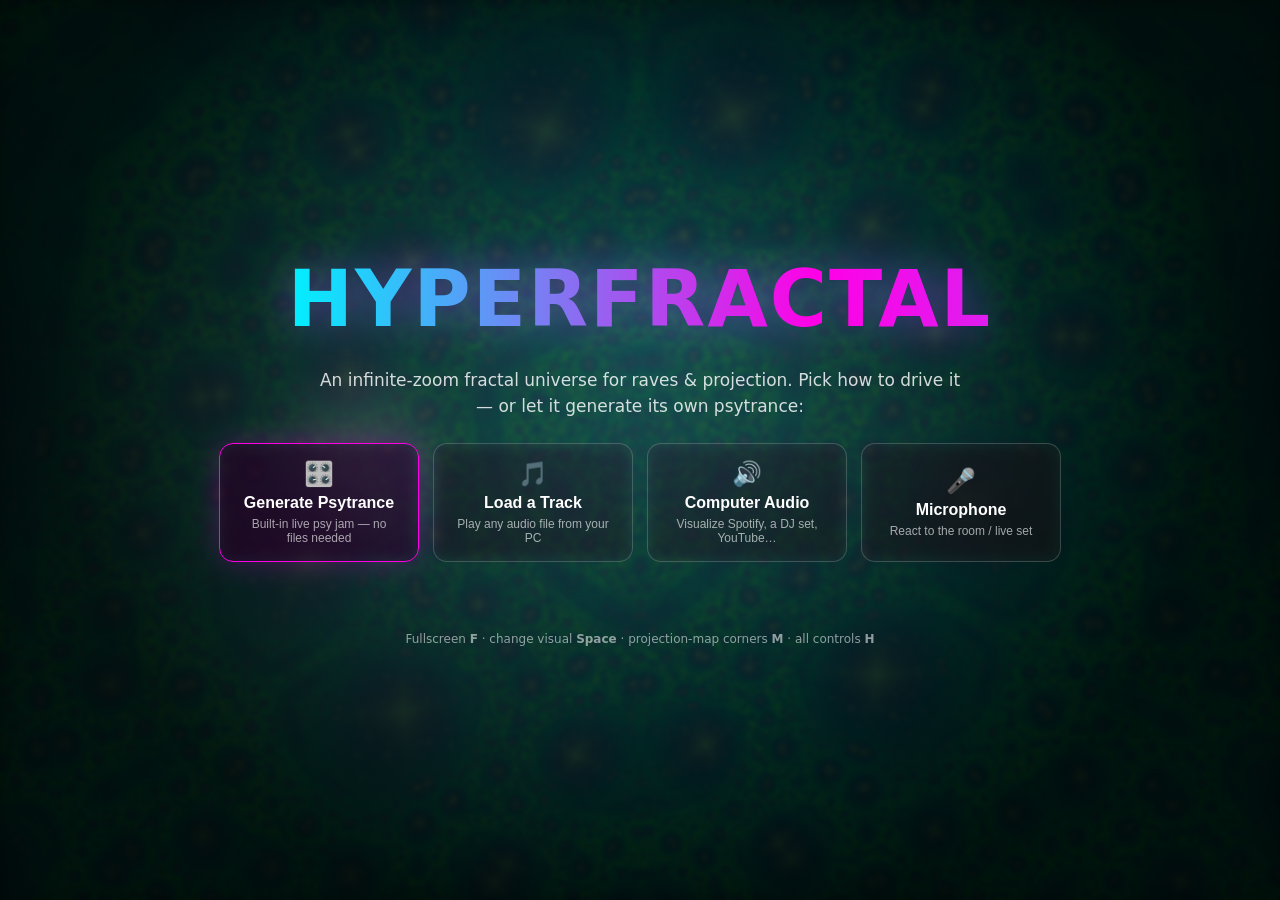
==== app.html @ e1dde0be "HyperFractal portfolio demo site Landing page (animated psychedelic hero, sound/visuals/projection/c" ====
<!DOCTYPE html>
<html lang="en">
<head>
<meta charset="utf-8" />
<meta name="viewport" content="width=device-width, initial-scale=1, viewport-fit=cover" />
<title>HyperFractal — Psychedelic Rave Visualizer</title>
<style>
  :root{ --neon1:#00f0ff; --neon2:#ff00e6; --neon3:#9b5cff; --neon4:#3bff8f; }
  *{ box-sizing:border-box; margin:0; padding:0; }
  html,body{ width:100%; height:100%; overflow:hidden; background:#000; }
  body{ font-family:"Segoe UI",system-ui,Arial,sans-serif; color:#fff; cursor:default; }
  #gl{ position:fixed; inset:0; width:100%; height:100%; display:block; }

  /* ---------- Start overlay ---------- */
  #overlay{
    position:fixed; inset:0; display:flex; flex-direction:column;
    align-items:center; justify-content:center; gap:24px;
    background:radial-gradient(circle at 50% 40%, rgba(10,0,30,.35), rgba(0,0,0,.80) 70%);
    backdrop-filter:blur(2px); transition:opacity .8s ease; z-index:20; text-align:center;
  }
  #overlay.hidden{ opacity:0; pointer-events:none; }
  h1{
    font-size:clamp(34px,7vw,78px); font-weight:800; letter-spacing:2px;
    background:linear-gradient(90deg,var(--neon1),var(--neon2),var(--neon3),var(--neon4),var(--neon1));
    background-size:300% 100%; -webkit-background-clip:text; background-clip:text; color:transparent;
    animation:flow 6s linear infinite; filter:drop-shadow(0 0 22px rgba(155,92,255,.55));
  }
  @keyframes flow{ to{ background-position:300% 0; } }
  .sub{ font-size:clamp(13px,1.8vw,17px); opacity:.82; max-width:680px; line-height:1.5; padding:0 18px; }
  .btns{ display:flex; flex-wrap:wrap; gap:14px; justify-content:center; padding:0 16px; max-width:880px; }
  button.src{
    appearance:none; border:1px solid rgba(255,255,255,.18); color:#fff; cursor:pointer;
    font-size:16px; font-weight:600; padding:16px 20px; border-radius:14px; width:200px;
    background:rgba(255,255,255,.05); backdrop-filter:blur(8px);
    transition:transform .15s ease, box-shadow .25s ease, border-color .25s ease, background .25s ease;
  }
  button.src:hover{ transform:translateY(-3px) scale(1.02); border-color:var(--neon1);
    background:rgba(0,240,255,.10); box-shadow:0 10px 40px rgba(0,240,255,.25); }
  button.src.hot{ border-color:var(--neon2); background:rgba(255,0,230,.10);
    box-shadow:0 0 30px rgba(255,0,230,.25); }
  button.src.hot:hover{ box-shadow:0 10px 44px rgba(255,0,230,.4); }
  button.src .ico{ font-size:24px; display:block; margin-bottom:6px; }
  button.src small{ display:block; opacity:.62; font-weight:400; font-size:12px; margin-top:5px; }
  .legend{ font-size:12px; opacity:.55; margin-top:4px; }
  .err{ color:#ff7b9c; font-size:13px; max-width:600px; min-height:18px; padding:0 16px; }

  /* ---------- HUD / help ---------- */
  #hud{
    position:fixed; top:16px; left:16px; z-index:10; font-size:12.5px; line-height:1.65;
    background:rgba(0,0,0,.38); border:1px solid rgba(255,255,255,.10); border-radius:12px;
    padding:12px 14px; backdrop-filter:blur(6px); transition:opacity .4s ease; max-width:300px;
  }
  #hud.dim{ opacity:0; pointer-events:none; }
  #hud b{ color:var(--neon1); }
  #hud kbd{ display:inline-block; min-width:16px; text-align:center; padding:1px 5px; margin:0 1px;
    border:1px solid rgba(255,255,255,.25); border-bottom-width:2px; border-radius:5px;
    font-family:inherit; font-size:11px; background:rgba(255,255,255,.06); }
  #hud .row{ opacity:.85; }
  #hud .sec{ opacity:.5; margin-top:6px; font-size:10px; letter-spacing:1px; text-transform:uppercase; }
  #meter{ display:flex; gap:6px; align-items:flex-end; height:30px; margin-top:8px; }
  #meter .bar{ width:20px; background:linear-gradient(#fff,var(--neon2)); border-radius:3px 3px 0 0; height:2px; }
  #meter .lbl{ font-size:9px; opacity:.6; text-align:center; }
  #toast{
    position:fixed; bottom:26px; left:50%; transform:translateX(-50%); z-index:11;
    background:rgba(0,0,0,.55); border:1px solid rgba(255,255,255,.14); border-radius:30px;
    padding:9px 20px; font-size:14px; opacity:0; transition:opacity .3s ease; backdrop-filter:blur(6px);
    pointer-events:none; white-space:nowrap;
  }
  #toast.show{ opacity:1; }
  .hide-cursor{ cursor:none !important; }

  /* ---------- Projection-mapping handles ---------- */
  .handle{
    position:fixed; width:26px; height:26px; margin:-13px 0 0 -13px; z-index:15;
    border:2px solid var(--neon4); border-radius:50%; background:rgba(59,255,143,.18);
    cursor:grab; display:none; box-shadow:0 0 14px rgba(59,255,143,.5);
  }
  .handle:active{ cursor:grabbing; }
  body.mapping .handle{ display:block; }
  #mapHint{
    position:fixed; top:16px; left:50%; transform:translateX(-50%); z-index:15; display:none;
    background:rgba(0,0,0,.55); border:1px solid var(--neon4); border-radius:10px;
    padding:8px 16px; font-size:13px; color:var(--neon4); backdrop-filter:blur(6px);
  }
  body.mapping #mapHint{ display:block; }
</style>
</head>
<body>
<canvas id="gl"></canvas>

<div id="overlay">
  <h1>HYPERFRACTAL</h1>
  <div class="sub">An infinite-zoom fractal universe for raves &amp; projection. Pick how to drive it — or let it generate its own psytrance:</div>
  <div class="btns">
    <button class="src hot" data-src="synth"><span class="ico">🎛️</span>Generate Psytrance<small>Built-in live psy jam — no files needed</small></button>
    <button class="src" data-src="file"><span class="ico">🎵</span>Load a Track<small>Play any audio file from your PC</small></button>
    <button class="src" data-src="system"><span class="ico">🔊</span>Computer Audio<small>Visualize Spotify, a DJ set, YouTube…</small></button>
    <button class="src" data-src="mic"><span class="ico">🎤</span>Microphone<small>React to the room / live set</small></button>
  </div>
  <div class="err" id="err"></div>
  <div class="legend">Fullscreen <b>F</b> · change visual <b>Space</b> · projection-map corners <b>M</b> · all controls <b>H</b></div>
</div>

<div id="hud" class="dim">
  <div><b>HYPERFRACTAL</b> &nbsp;<span id="fps">–</span> fps&nbsp; <span id="modeName"></span></div>
  <div class="row"><kbd>Space</kbd> visual &nbsp; <kbd>A</kbd> auto-cycle &nbsp; <kbd>P</kbd> skin</div>
  <div class="row"><kbd>G</kbd> slime &nbsp; <kbd>V</kbd> vortex &nbsp; <kbd>-</kbd><kbd>=</kbd> zoom &nbsp; <kbd>F</kbd> full</div>
  <div class="row"><kbd>↑</kbd><kbd>↓</kbd> reactivity &nbsp; <kbd>[</kbd><kbd>]</kbd> quality</div>
  <div class="row"><kbd>M</kbd> map corners &nbsp; <kbd>R</kbd> reset map &nbsp; <kbd>S</kbd> shot</div>
  <div class="sec" id="synthRow" style="display:none">Psytrance: <kbd>,</kbd><kbd>.</kbd> tempo &nbsp; <kbd>N</kbd> new pattern</div>
  <div class="row"><kbd>O</kbd> open track &nbsp; <kbd>H</kbd> hide &nbsp; <kbd>Esc</kbd> menu</div>
  <div id="meter">
    <div><div class="bar" id="bBass"></div><div class="lbl">BASS</div></div>
    <div><div class="bar" id="bMid"></div><div class="lbl">MID</div></div>
    <div><div class="bar" id="bTreb"></div><div class="lbl">HIGH</div></div>
  </div>
</div>

<div id="toast"></div>
<div id="mapHint">PROJECTION MAPPING — drag the green corners to fit your surface · <b>R</b> reset · <b>M</b> done</div>
<div class="handle" data-c="0"></div>
<div class="handle" data-c="1"></div>
<div class="handle" data-c="2"></div>
<div class="handle" data-c="3"></div>

<input id="file" type="file" accept="audio/*" style="display:none" />
<audio id="audio" crossorigin="anonymous" loop></audio>

<script>
"use strict";
/* ============================================================
   HYPERFRACTAL — infinite-zoom fractal rave visualizer
   • WebGL two-pass: fractal -> FBO -> corner-pin keystone warp
   • Web Audio: file / system / mic / built-in psytrance synth
   • Seamless self-similar infinite zoom, beat-reactive
   ============================================================ */

const canvas = document.getElementById("gl");
const gl = canvas.getContext("webgl", {antialias:false, alpha:false, preserveDrawingBuffer:false})
        || canvas.getContext("experimental-webgl");
const errEl=document.getElementById("err"), overlay=document.getElementById("overlay");
const hud=document.getElementById("hud"), toastEl=document.getElementById("toast");
const modeNameEl=document.getElementById("modeName");

if(!gl){ errEl.textContent="Your browser/GPU doesn't support WebGL. Try Edge, Chrome or Firefox."; throw new Error("no webgl"); }

/* ---------------- Shaders ---------------- */
const VERT = `attribute vec2 a_pos; void main(){ gl_Position=vec4(a_pos,0.0,1.0); }`;

const FRAG = `
precision highp float;
uniform vec2  u_res;
uniform float u_time, u_zoom, u_spin;
uniform float u_bass, u_mid, u_treb, u_level, u_beat;
uniform vec2  u_mouse;
uniform float u_hue, u_warp;
uniform int   u_mode;
uniform int   u_pal;
uniform float u_jiggle, u_squash, u_slime;
uniform vec2  u_wob;
#define PI 3.14159265359
#define TAU 6.28318530718
#define LAYERS 2

mat2 rot(float a){ float c=cos(a),s=sin(a); return mat2(c,-s,s,c); }
// 5 selectable "slime skins" (Inigo-Quilez cosine palettes)
vec3 pal(float t){
  vec3 a,b,c,d;
  if(u_pal==0){ a=vec3(0.5);            b=vec3(0.5);            c=vec3(1.0);          d=vec3(0.0,0.33,0.67); } // rainbow
  else if(u_pal==1){ a=vec3(0.30,0.50,0.32); b=vec3(0.42,0.45,0.28); c=vec3(1.0,1.0,0.55); d=vec3(0.10,0.20,0.25); } // toxic green
  else if(u_pal==2){ a=vec3(0.50,0.22,0.50); b=vec3(0.50,0.30,0.50); c=vec3(1.0,1.0,1.0);  d=vec3(0.00,0.15,0.40); } // purple goo
  else if(u_pal==3){ a=vec3(0.55,0.40,0.20); b=vec3(0.50,0.40,0.22); c=vec3(1.0,1.0,0.50); d=vec3(0.00,0.10,0.22); } // lava amber
  else             { a=vec3(0.20,0.42,0.50); b=vec3(0.32,0.42,0.48); c=vec3(1.0,1.0,1.0);  d=vec3(0.30,0.20,0.20); } // ocean cyan
  return a+b*cos(TAU*(c*t+d));
}
vec2 kaleido(vec2 p, float n){
  float a=atan(p.y,p.x), r=length(p), seg=PI/n;
  a=mod(a+seg,2.0*seg)-seg; a=abs(a);
  return vec2(cos(a),sin(a))*r;
}

/* 0 — Kaleido Kali tunnel */
vec3 pKali(vec2 p, float d){
  p = kaleido(p, 3.0 + floor(3.0*u_treb));
  p *= rot(0.2 + 0.3*u_bass);
  vec2 C = vec2(0.7+0.25*sin(u_time*0.1), 0.62+0.2*cos(u_time*0.08)+0.18*u_mid);
  mat2 R = rot(0.18+0.25*u_bass);              // constant per pixel — hoist out of loop
  float trap=1e9, t2=1e9;
  for(int i=0;i<11;i++){
    p = abs(p)/clamp(dot(p,p),0.002,4.0) - C;
    p *= R;
    trap=min(trap,abs(p.x)+abs(p.y)); t2=min(t2,length(p));
  }
  float shade = smoothstep(0.05, 1.0, t2);     // bold smooth tonal field
  vec3 col = pal(u_hue + 0.55*t2 + 0.03*d);
  col *= 0.30 + 1.0*shade;
  col += pal(u_hue+0.35) * exp(-trap*8.0) * (0.5+u_level);   // one defined filament
  return col;
}

/* 1 — Kaleidoscopic IFS tunnel (orbit-trap coloured) */
vec3 pIFS(vec2 p, float d){
  p *= 1.3;
  vec2 off = vec2(0.95, 0.55)*(1.0+0.1*u_mid);
  mat2 R = rot(0.12 + 0.04*sin(u_time*0.2));    // constant per pixel — hoist out of loop
  float tBar=1e9, tCirc=1e9, tMin=1e9;
  for(int i=0;i<10;i++){
    p = abs(p);
    if(p.x < p.y) p = p.yx;
    p = p*1.55 - off;
    p *= R;
    float lp = length(p);
    tBar  = min(tBar,  abs(p.x));
    tCirc = min(tCirc, abs(lp-0.35));
    tMin  = min(tMin,  lp);
  }
  vec3 col = vec3(0.0);
  col += pal(u_hue + 0.04*d)         * exp(-tBar*16.0)*(0.6+0.8*u_bass);
  col += pal(u_hue + 0.45)           * exp(-tCirc*14.0)*(0.6+0.7*u_treb);
  col += pal(u_hue + 0.72 + 0.4*tMin)* exp(-tMin*7.0)*(0.35+0.5*u_level);
  return col*1.3;
}

/* 2 — Domain-warped plasma */
float hash(vec2 p){ return fract(sin(dot(p,vec2(41.31,289.07)))*43758.5453); }
float noise(vec2 p){ vec2 i=floor(p),f=fract(p); f=f*f*(3.0-2.0*f);
  return mix(mix(hash(i),hash(i+vec2(1,0)),f.x),mix(hash(i+vec2(0,1)),hash(i+vec2(1,1)),f.x),f.y); }
float fbm(vec2 p){ float v=0.0,a=0.5; for(int i=0;i<5;i++){ v+=a*noise(p); p=p*2.02+1.7; a*=0.5; } return v; }
vec3 pPlasma(vec2 p, float d){
  p *= 2.0;
  float t=u_time*0.1;
  vec2 q=vec2(fbm(p+t), fbm(p*1.1-t+3.1));
  float f=fbm(p+3.0*q+0.5*u_bass);
  vec3 col=pal(u_hue+f+0.25*length(q)+0.02*d);
  col=mix(col,pal(u_hue+0.45+f),0.4+0.6*u_treb);
  col*=0.5+1.0*f+0.4*u_level;
  return col;
}

/* 3 — Morphing Julia (zooms toward a live boundary) */
vec3 pJulia(vec2 p, float d){
  p = vec2(-0.745, 0.115) + p*0.9;
  vec2 c = 0.7885*vec2(cos(u_time*0.12+u_mid*2.0), sin(u_time*0.1+u_bass*1.6));
  vec2 z=p; float trap=1e9, n=0.0;
  for(int i=0;i<70;i++){
    z=vec2(z.x*z.x-z.y*z.y, 2.0*z.x*z.y)+c;
    trap=min(trap,length(z));
    if(dot(z,z)>16.0) break; n+=1.0;
  }
  float m=n/70.0;
  vec3 col=pal(u_hue+1.6*m+0.3*trap+0.02*d);
  col*=0.28+1.25*m;
  col+=pal(u_hue+0.5)*exp(-trap*3.5)*(0.5+u_treb);
  return col;
}

/* 4 — Apollonian gasket (crisp nested bubbles) */
vec3 pApollonian(vec2 p, float d){
  p *= 1.5;
  float s=1.0, orbit=1e9;
  for(int i=0;i<8;i++){
    p = -1.0 + 2.0*fract(0.5*p+0.5);
    float r=max(dot(p,p),0.045);
    float k=1.15/r;
    p*=k; s*=k;
    orbit=min(orbit, r);
  }
  float de   = abs(p.y)/s;                 // distance estimate to the gasket
  float line = exp(-de*130.0);             // crisp bubble edges
  vec3 col = pal(u_hue + 0.5 + 2.6*orbit + 0.03*d) * (0.22+0.7*orbit);
  col += pal(u_hue + orbit) * line * (0.8+u_treb);
  return col;
}

vec3 patternColor(vec2 p, float d){
  if(u_mode==0) return pKali(p,d);
  else if(u_mode==1) return pIFS(p,d);
  else if(u_mode==2) return pPlasma(p,d);
  else if(u_mode==3) return pJulia(p,d);
  else return pApollonian(p,d);
}

/* Seamless self-similar infinite zoom: cross-fade consecutive octaves */
vec3 endlessZoom(vec2 uv){
  vec3 c=vec3(0.0); float wsum=0.0;
  for(int i=0;i<LAYERS;i++){
    float a = fract(u_zoom) + float(i);     // invariant set under the wrap => seamless loop
    float s = exp2(-a);                       // shrink sample region => magnify (zoom IN)
    float w = sin(PI*a/float(LAYERS)); w=w*w*w;  // steeper window => less double-image ghosting
    vec2 q = (uv*s) * rot(u_spin*a + 0.02*u_time);
    c += patternColor(q, u_zoom)*w;
    wsum += w;
  }
  return c/max(wsum,1e-4);
}

/* viscous jelly deformation driven by the physics uniforms */
vec2 slimeWarp(vec2 uv){
  float s = 1.0 + 0.40*u_squash;            // squash & stretch (jelly bounce)
  uv.x *= s; uv.y /= s;
  uv += 0.10*u_wob;                          // bulk slosh
  float w = u_jiggle;
  uv += w*0.06*vec2(sin(uv.y*3.0 + u_time*2.2), sin(uv.x*3.0 + u_time*1.8));  // gentle viscous wobble
  return uv;
}
/* smooth, slowly-flowing height field — the gooey surface the fractal is printed on */
float gooHeight(vec2 uv){
  float h = fbm(uv*1.05 + vec2(0.0, 0.10*u_time));        // low-freq => smooth blobby surface
  h += 0.35*fbm(uv*2.0 - 0.08*u_time);
  h += 0.30*u_jiggle*sin(length(uv)*6.0 - u_time*4.0);    // shock-ripple on each kick
  return h;
}

void main(){
  vec2 base=(gl_FragCoord.xy-0.5*u_res)/min(u_res.x,u_res.y);
  vec2 uv = base + 0.15*u_mouse;
  uv = slimeWarp(uv);

  vec3 albedo = endlessZoom(uv);
  vec3 col = albedo;

  // --- "made of slime": sliding wet glints + gooey gel rim (keeps the fractal crisp) ---
  if(u_slime>0.001){
    vec2 g1 = vec2(0.45*sin(u_time*0.35), 0.32*cos(u_time*0.50)) + 2.0*u_wob;
    vec2 g2 = vec2(-0.50*cos(u_time*0.27), 0.40*sin(u_time*0.41)) - 1.5*u_wob;
    float s1 = smoothstep(0.9, 0.0, length(base-g1));
    float s2 = smoothstep(0.6, 0.0, length(base-g2));
    float sheen = 0.7*s1*s1 + 0.5*s2*s2;                          // broad wet sheen
    float hot  = smoothstep(0.13, 0.0, length(base-g1));          // tight hot spot
    float rim  = smoothstep(0.55, 1.25, length(base));            // outer edge
    vec3 wet = albedo;
    wet += mix(vec3(1.0), albedo, 0.45)*sheen*(0.5+0.5*u_treb);   // subtle wet sheen
    wet += vec3(1.0)*hot*0.45;                                     // wet hot spot
    wet += albedo*rim*0.35;                                        // translucent gel edge
    wet *= 1.0 - 0.14*rim;                                         // edge shade => 3D blob
    col = mix(albedo, wet, u_slime);
  }

  col += vec3(0.5,0.7,1.0)*u_beat*0.22;                 // kick flash
  col *= 0.85+0.5*u_level;

  col = col/(1.0+col*0.5);                               // tone map
  col = pow(max(col,0.0),vec3(0.80));                    // contrast => more defined
  float l=dot(col,vec3(0.299,0.587,0.114));
  col=mix(vec3(l),col,1.32+0.4*u_treb);                 // saturation

  vec2 g=gl_FragCoord.xy/u_res;
  float vig=pow(16.0*g.x*g.y*(1.0-g.x)*(1.0-g.y),0.2);
  col*=0.45+0.55*vig;
  gl_FragColor=vec4(clamp(col,0.0,1.0),1.0);
}
`;

const WARP_VERT = `
attribute vec2 a_pos; attribute vec3 a_uvq; varying vec3 v_uvq;
void main(){ v_uvq=a_uvq; gl_Position=vec4(a_pos,0.0,1.0); }`;
const WARP_FRAG = `
precision highp float; uniform sampler2D u_tex; varying vec3 v_uvq;
void main(){ vec2 uv=v_uvq.xy/v_uvq.z; gl_FragColor=vec4(texture2D(u_tex,uv).rgb,1.0); }`;

function compile(type,src){
  const s=gl.createShader(type); gl.shaderSource(s,src); gl.compileShader(s);
  if(!gl.getShaderParameter(s,gl.COMPILE_STATUS)){ errEl.textContent="Shader: "+gl.getShaderInfoLog(s); throw new Error(gl.getShaderInfoLog(s)); }
  return s;
}
function program(vs,fs){
  const p=gl.createProgram();
  gl.attachShader(p,compile(gl.VERTEX_SHADER,vs)); gl.attachShader(p,compile(gl.FRAGMENT_SHADER,fs));
  gl.linkProgram(p);
  if(!gl.getProgramParameter(p,gl.LINK_STATUS)){ errEl.textContent="Link: "+gl.getProgramInfoLog(p); throw new Error(gl.getProgramInfoLog(p)); }
  return p;
}
const prog=program(VERT,FRAG), warpProg=program(WARP_VERT,WARP_FRAG);

// full-screen triangle for the fractal pass
const triBuf=gl.createBuffer();
gl.bindBuffer(gl.ARRAY_BUFFER,triBuf);
gl.bufferData(gl.ARRAY_BUFFER,new Float32Array([-1,-1, 3,-1, -1,3]),gl.STATIC_DRAW);

const U={};
["u_res","u_time","u_zoom","u_spin","u_bass","u_mid","u_treb","u_level","u_beat","u_mouse","u_hue","u_warp","u_mode",
 "u_pal","u_jiggle","u_squash","u_slime","u_wob"]
  .forEach(n=>U[n]=gl.getUniformLocation(prog,n));
const aPos=gl.getAttribLocation(prog,"a_pos");
const wPos=gl.getAttribLocation(warpProg,"a_pos"), wUVQ=gl.getAttribLocation(warpProg,"a_uvq");
const wTex=gl.getUniformLocation(warpProg,"u_tex");

/* ---------------- Framebuffer (fractal render target) ---------------- */
let fbo=null, fboTex=null, fboW=0, fboH=0, useFBO=true;
function makeFBO(w,h){
  if(fboTex) gl.deleteTexture(fboTex);
  if(fbo) gl.deleteFramebuffer(fbo);
  fboTex=gl.createTexture();
  gl.bindTexture(gl.TEXTURE_2D,fboTex);
  gl.texImage2D(gl.TEXTURE_2D,0,gl.RGBA,w,h,0,gl.RGBA,gl.UNSIGNED_BYTE,null);
  gl.texParameteri(gl.TEXTURE_2D,gl.TEXTURE_MIN_FILTER,gl.LINEAR);
  gl.texParameteri(gl.TEXTURE_2D,gl.TEXTURE_MAG_FILTER,gl.LINEAR);
  gl.texParameteri(gl.TEXTURE_2D,gl.TEXTURE_WRAP_S,gl.CLAMP_TO_EDGE);
  gl.texParameteri(gl.TEXTURE_2D,gl.TEXTURE_WRAP_T,gl.CLAMP_TO_EDGE);
  fbo=gl.createFramebuffer();
  gl.bindFramebuffer(gl.FRAMEBUFFER,fbo);
  gl.framebufferTexture2D(gl.FRAMEBUFFER,gl.COLOR_ATTACHMENT0,gl.TEXTURE_2D,fboTex,0);
  if(gl.checkFramebufferStatus(gl.FRAMEBUFFER)!==gl.FRAMEBUFFER_COMPLETE){ useFBO=false; }
  gl.bindFramebuffer(gl.FRAMEBUFFER,null);
  fboW=w; fboH=h;
}

let renderScale=1.0;
function resize(){
  const ow=Math.max(2,Math.floor(window.innerWidth)), oh=Math.max(2,Math.floor(window.innerHeight));
  if(canvas.width!==ow||canvas.height!==oh){ canvas.width=ow; canvas.height=oh; }
  const w=Math.max(2,Math.floor(ow*renderScale)), h=Math.max(2,Math.floor(oh*renderScale));
  if(w!==fboW||h!==fboH) makeFBO(w,h);
  positionHandles();
}
window.addEventListener("resize",resize);

/* ---------------- Corner-pin (projection mapping) ---------------- */
// corners in NDC, order TL,TR,BR,BL
let corners=[{x:-1,y:1},{x:1,y:1},{x:1,y:-1},{x:-1,y:-1}];
const warpBuf=gl.createBuffer();
try{ const s=localStorage.getItem("hyperfractal.corners"); if(s){ const a=JSON.parse(s); if(a&&a.length===4) corners=a; } }catch(e){}

function lineIntersect(a,b,c,d){
  const a1=b.y-a.y, b1=a.x-b.x, c1=a1*a.x+b1*a.y;
  const a2=d.y-c.y, b2=c.x-d.x, c2=a2*c.x+b2*c.y;
  const det=a1*b2-a2*b1;
  if(Math.abs(det)<1e-6) return {x:(a.x+c.x)/2,y:(a.y+c.y)/2};
  return {x:(b2*c1-b1*c2)/det, y:(a1*c2-a2*c1)/det};
}
function rebuildWarp(){
  const uv=[[0,1],[1,1],[1,0],[0,0]], C=corners;
  const ctr=lineIntersect(C[0],C[2],C[1],C[3]);
  const dist=C.map(p=>Math.hypot(p.x-ctr.x,p.y-ctr.y));
  const opp=[2,3,0,1], q=[0,0,0,0];
  for(let i=0;i<4;i++) q[i]=(dist[i]+dist[opp[i]])/Math.max(dist[opp[i]],1e-6);
  const idx=[0,1,2, 0,2,3], arr=[];
  for(const i of idx){ arr.push(C[i].x,C[i].y, uv[i][0]*q[i], uv[i][1]*q[i], q[i]); }
  gl.bindBuffer(gl.ARRAY_BUFFER,warpBuf);
  gl.bufferData(gl.ARRAY_BUFFER,new Float32Array(arr),gl.DYNAMIC_DRAW);
}
rebuildWarp();
function saveCorners(){ try{ localStorage.setItem("hyperfractal.corners",JSON.stringify(corners)); }catch(e){} }

const handles=[...document.querySelectorAll(".handle")];
function ndcToScreen(p){ return {x:(p.x+1)/2*window.innerWidth, y:(1-p.y)/2*window.innerHeight}; }
function positionHandles(){ handles.forEach((h,i)=>{ const s=ndcToScreen(corners[i]); h.style.left=s.x+"px"; h.style.top=s.y+"px"; }); }
let mappingMode=false, dragIdx=-1;
function setMapping(on){ mappingMode=on; document.body.classList.toggle("mapping",on); positionHandles(); }
handles.forEach((h,i)=>{
  h.addEventListener("pointerdown",e=>{ e.preventDefault(); dragIdx=i; h.setPointerCapture(e.pointerId); });
});
window.addEventListener("pointermove",e=>{
  if(dragIdx<0) return;
  corners[dragIdx]={ x:(e.clientX/window.innerWidth)*2-1, y:-((e.clientY/window.innerHeight)*2-1) };
  positionHandles(); rebuildWarp();
});
window.addEventListener("pointerup",()=>{ if(dragIdx>=0){ dragIdx=-1; saveCorners(); } });
function resetMapping(){ corners=[{x:-1,y:1},{x:1,y:1},{x:1,y:-1},{x:-1,y:-1}]; positionHandles(); rebuildWarp(); saveCorners(); toast("Mapping reset"); }

/* ---------------- Audio analysis ---------------- */
let audioCtx=null, analyser=null, freq=null, started=false, srcNodes=[];
const audioEl=document.getElementById("audio"), fileInput=document.getElementById("file");
const A={bass:0,mid:0,treb:0,level:0,beat:0,bassAvg:0,lastBeat:0};
const agc={bass:0.2,mid:0.2,treb:0.2,level:0.2};

function ensureCtx(){
  if(!audioCtx){
    audioCtx=new (window.AudioContext||window.webkitAudioContext)();
    analyser=audioCtx.createAnalyser(); analyser.fftSize=2048; analyser.smoothingTimeConstant=0.78;
    freq=new Uint8Array(analyser.frequencyBinCount);
  }
  if(audioCtx.state==="suspended") audioCtx.resume();
}
function clearSources(){ srcNodes.forEach(n=>{ try{ n.disconnect(); }catch(e){} }); srcNodes=[]; }
// connect a source node -> analyser; if monitor, also -> speakers
function connectSource(node, monitor){
  node.connect(analyser);
  if(monitor) node.connect(audioCtx.destination);
  srcNodes.push(node);
}

function analyze(){
  if(!analyser) return;
  analyser.getByteFrequencyData(freq);
  const binHz=(audioCtx.sampleRate*0.5)/freq.length;
  const band=(lo,hi)=>{ let a=Math.max(1,Math.floor(lo/binHz)),b=Math.min(freq.length-1,Math.ceil(hi/binHz)),s=0,n=0;
    for(let i=a;i<=b;i++){ s+=freq[i]; n++; } return n?(s/n)/255:0; };
  let bass=band(20,160),mid=band(160,2000),treb=band(2000,9000),level=band(20,12000);
  const norm=(k,v)=>{ agc[k]=Math.max(v,agc[k]*0.9985); return Math.min(1,v/(agc[k]+0.05)); };
  bass=norm("bass",bass); mid=norm("mid",mid); treb=norm("treb",treb); level=norm("level",level);
  const env=(p,t,att,rel)=>p+(t-p)*(t>p?att:rel);
  A.bass=env(A.bass,bass,0.55,0.10); A.mid=env(A.mid,mid,0.45,0.12);
  A.treb=env(A.treb,treb,0.55,0.16); A.level=env(A.level,level,0.40,0.10);
  A.bassAvg=A.bassAvg*0.95+bass*0.05;
  const now=performance.now();
  if(bass>A.bassAvg*1.45 && bass>0.18 && now-A.lastBeat>110){ A.beat=1.0; A.lastBeat=now; }
  A.beat*=0.90;
}

/* ---------------- Built-in psytrance generator ---------------- */
const Synth=(function(){
  let ctx=null, out=null, busDrums, busBass, busLead, busPad, NOISE;
  let timer=null, step=0, bar=0, nextTime=0, bpm=145, playing=false;
  let root=28, leadPat=[];                 // root midi (E1=28), acid pattern
  const SCALE=[0,2,3,5,7,8,10];            // natural minor
  const mtof=m=>440*Math.pow(2,(m-69)/12);
  function makeNoise(){ const n=ctx.sampleRate*2, b=ctx.createBuffer(1,n,ctx.sampleRate), d=b.getChannelData(0);
    for(let i=0;i<n;i++) d[i]=Math.random()*2-1; return b; }
  function step16(){ return 60/bpm/4; }

  function kick(t){
    const o=ctx.createOscillator(),g=ctx.createGain();
    o.type="sine"; o.frequency.setValueAtTime(150,t); o.frequency.exponentialRampToValueAtTime(48,t+0.08);
    g.gain.setValueAtTime(1.0,t); g.gain.exponentialRampToValueAtTime(0.001,t+0.30);
    o.connect(g).connect(busDrums); o.start(t); o.stop(t+0.32);
    const c=ctx.createOscillator(),cg=ctx.createGain();
    c.type="triangle"; c.frequency.setValueAtTime(1600,t);
    cg.gain.setValueAtTime(0.5,t); cg.gain.exponentialRampToValueAtTime(0.001,t+0.02);
    c.connect(cg).connect(busDrums); c.start(t); c.stop(t+0.03);
  }
  function bass(t,freq){
    const o=ctx.createOscillator(),g=ctx.createGain(),f=ctx.createBiquadFilter();
    o.type="sawtooth"; o.frequency.value=freq;
    f.type="lowpass"; f.frequency.value=240; f.Q.value=7;
    g.gain.setValueAtTime(0,t); g.gain.linearRampToValueAtTime(0.5,t+0.004); g.gain.exponentialRampToValueAtTime(0.001,t+0.11);
    o.connect(f).connect(g).connect(busBass); o.start(t); o.stop(t+0.13);
  }
  function hat(t,amp){
    const s=ctx.createBufferSource(),g=ctx.createGain(),f=ctx.createBiquadFilter();
    s.buffer=NOISE; f.type="highpass"; f.frequency.value=7200;
    g.gain.setValueAtTime(amp,t); g.gain.exponentialRampToValueAtTime(0.001,t+0.035);
    s.connect(f).connect(g).connect(busDrums); s.start(t); s.stop(t+0.05);
  }
  function acid(t,freq,dur,e){
    const o=ctx.createOscillator(),f=ctx.createBiquadFilter(),g=ctx.createGain();
    o.type="sawtooth"; o.frequency.value=freq;
    f.type="lowpass"; f.Q.value=13;
    f.frequency.setValueAtTime(300,t); f.frequency.exponentialRampToValueAtTime(2600*(0.5+e),t+0.05);
    f.frequency.exponentialRampToValueAtTime(320,t+dur);
    g.gain.setValueAtTime(0,t); g.gain.linearRampToValueAtTime(0.2,t+0.006); g.gain.exponentialRampToValueAtTime(0.001,t+dur);
    o.connect(f).connect(g).connect(busLead); o.start(t); o.stop(t+dur+0.02);
  }
  function pad(t,freqs,dur){
    freqs.forEach(fr=>{
      const o=ctx.createOscillator(),g=ctx.createGain(),f=ctx.createBiquadFilter();
      o.type="sawtooth"; o.frequency.value=fr; o.detune.value=Math.random()*12-6;
      f.type="lowpass"; f.frequency.value=1100;
      g.gain.setValueAtTime(0,t); g.gain.linearRampToValueAtTime(0.05,t+0.6); g.gain.linearRampToValueAtTime(0,t+dur);
      o.connect(f).connect(g).connect(busPad); o.start(t); o.stop(t+dur+0.05);
    });
  }
  function riser(t,dur){
    const s=ctx.createBufferSource(),g=ctx.createGain(),f=ctx.createBiquadFilter();
    s.buffer=NOISE; s.loop=true; f.type="bandpass"; f.Q.value=2;
    f.frequency.setValueAtTime(400,t); f.frequency.exponentialRampToValueAtTime(8000,t+dur);
    g.gain.setValueAtTime(0.0,t); g.gain.linearRampToValueAtTime(0.18,t+dur*0.9); g.gain.linearRampToValueAtTime(0,t+dur);
    s.connect(f).connect(g).connect(busDrums); s.start(t); s.stop(t+dur+0.05);
  }

  function energy(sec){ return [0.35,0.62,1.0,0.15][sec]; }
  function bassFreq(b){ const r=root + (b%8>=4?0:0); return mtof(r); }       // steady driving root
  function newPattern(){
    leadPat=[]; for(let i=0;i<16;i++){ const deg=SCALE[(Math.random()*SCALE.length)|0]; leadPat.push(deg + 12*((Math.random()<0.4)?1:0)); }
    root=[28,28,31,26][(Math.random()*4)|0];                                  // E1 / G1 / D1
  }
  function playStep(s,b,t){
    const sec=Math.floor(b/8)%4, e=energy(sec);
    if(sec!==3){ if(s%4===0) kick(t); }
    else if(s===0 && b%2===0) kick(t);
    if(sec!==3 && s%4!==0) bass(t,bassFreq(b));
    if(e>0.25){ if(s%4===2) hat(t,0.26); if(e>0.6 && s%2===1) hat(t,0.12); }
    if(e>0.55 && s%2===0){ const note=root+12+leadPat[s]; acid(t,mtof(note),step16()*1.7,e); }
  }
  function onBar(b){
    const sec=Math.floor(b/8)%4;
    if(sec===2 || sec===3){ const f=mtof(root+12); pad(nextTime,[f,mtof(root+15),mtof(root+19)],step16()*16); }
    if(sec===1 && b%8===7) riser(nextTime,step16()*16);   // build-up before the peak
    if(b%4===0) newPattern();
  }
  function sched(){
    const ahead=0.12;
    while(nextTime < ctx.currentTime+ahead){
      playStep(step,bar,nextTime);
      nextTime += step16(); step++;
      if(step>=16){ step=0; bar++; onBar(bar); }
    }
  }

  return {
    init(audioContext){
      if(ctx) return;
      ctx=audioContext; NOISE=makeNoise();
      const comp=ctx.createDynamicsCompressor();
      comp.threshold.value=-8; comp.ratio.value=4; comp.attack.value=0.003; comp.release.value=0.2;
      out=ctx.createGain(); out.gain.value=0.9;
      busDrums=ctx.createGain(); busBass=ctx.createGain(); busLead=ctx.createGain(); busPad=ctx.createGain();
      busBass.gain.value=0.9; busLead.gain.value=0.8; busPad.gain.value=0.7;
      [busDrums,busBass,busLead,busPad].forEach(b=>b.connect(out));
      out.connect(comp);
      this.output=comp;
    },
    start(){ if(playing) return; playing=true; newPattern(); step=0; bar=0; nextTime=ctx.currentTime+0.1; timer=setInterval(sched,25); },
    stop(){ playing=false; clearInterval(timer); timer=null; },
    setBPM(v){ bpm=Math.max(90,Math.min(180,v)); return bpm; },
    bpm(){ return bpm; },
    regen(){ newPattern(); },
    output:null
  };
})();

/* ---------------- Source pickers ---------------- */
async function startMic(){
  ensureCtx(); clearSources();
  const stream=await navigator.mediaDevices.getUserMedia({audio:{echoCancellation:false,noiseSuppression:false,autoGainControl:false}});
  connectSource(audioCtx.createMediaStreamSource(stream), false);
  begin("Microphone");
}
async function startSystem(){
  ensureCtx(); clearSources();
  const stream=await navigator.mediaDevices.getDisplayMedia({video:true,audio:true});
  if(stream.getAudioTracks().length===0){ stream.getTracks().forEach(t=>t.stop()); throw new Error("No audio shared — pick a screen/tab and tick “Share system/tab audio”."); }
  stream.getVideoTracks().forEach(t=>t.stop());
  connectSource(audioCtx.createMediaStreamSource(stream), false);  // already audible from the app
  begin("Computer audio");
}
function startFile(){ ensureCtx(); fileInput.value=""; fileInput.click(); }
fileInput.addEventListener("change",()=>{
  const f=fileInput.files[0]; if(!f) return;
  ensureCtx(); clearSources();
  audioEl.src=URL.createObjectURL(f);
  if(!audioEl._node) audioEl._node=audioCtx.createMediaElementSource(audioEl);
  connectSource(audioEl._node, true);
  audioEl.play().catch(()=>{});
  begin("♪ "+f.name.replace(/\.[^.]+$/,""));
});
function startSynth(){
  ensureCtx(); clearSources();
  Synth.init(audioCtx);
  connectSource(Synth.output, true);
  Synth.start();
  document.getElementById("synthRow").style.display="block";
  begin("Generated psytrance · "+Synth.bpm()+" BPM");
}

/* ---------------- Visual state ---------------- */
let mode=0; const MODE_NAMES=["Kali Tunnel","Kaleido IFS","Hyper Plasma","Morph Julia","Apollonian Goo"];
const NMODES=MODE_NAMES.length;
let hue=Math.random(), warp=1.0, spin=0.15, pal=0;
let zoom=0, zoomSpeed=0.16;                  // octaves/sec base
let autoCycle=false, lastCycle=0;
const mouse={x:0,y:0};
function setMode(m){ mode=((m%NMODES)+NMODES)%NMODES; modeNameEl.textContent=MODE_NAMES[mode]; }
setMode(0);

// ---- "slime" physics: damped springs kicked by the beat ----
const SLIME=[{look:0,motion:0},{look:0.4,motion:0.7},{look:0.7,motion:1.0}];
let slimeLevel=2;
const Goo={x:0,vx:0,y:0,vy:0,sq:0,vsq:0};
let lastGooBeat=0;
function gooKick(){
  const a=0.5+0.7*A.bass;
  Goo.vx += (Math.random()*2-1)*a*1.4;
  Goo.vy += (Math.random()*2-1)*a*1.4;
  Goo.vsq += -a*2.2;                          // squash down, then springs back
}
function updateGoo(dt){
  dt=Math.min(dt,0.04);
  const k=60,c=7.5;                            // underdamped -> it jiggles & settles
  Goo.vx += (-k*Goo.x - c*Goo.vx)*dt; Goo.x += Goo.vx*dt;
  Goo.vy += (-k*Goo.y - c*Goo.vy)*dt; Goo.y += Goo.vy*dt;
  const ks=70,cs=8;
  Goo.vsq += (-ks*Goo.sq - cs*Goo.vsq)*dt; Goo.sq += Goo.vsq*dt;
}

/* ---------------- Render loop ---------------- */
let t0=performance.now(), last=t0;
let frames=0, fpsT=performance.now(), fps=60, lastQ=performance.now(), pendingShot=false;
const fpsEl=document.getElementById("fps");
const bBass=document.getElementById("bBass"),bMid=document.getElementById("bMid"),bTreb=document.getElementById("bTreb");

function frame(now){
  requestAnimationFrame(frame);
  resize();
  const dt=Math.min(0.05,(now-last)/1000); last=now;
  if(started) analyze();

  // slime physics — wobble springs get a shove on each new kick, then jiggle out
  if(A.lastBeat!==lastGooBeat){ lastGooBeat=A.lastBeat; gooKick(); }
  updateGoo(dt);

  // infinite zoom: speed rises with bass, kicks surge it
  zoom += dt*(zoomSpeed*(1.0+1.6*A.bass)) + A.beat*0.05;
  hue=(hue+0.0003+0.004*A.treb)%1.0;
  const t=(now-t0)/1000;
  if(autoCycle && now-lastCycle>15000){ setMode(mode+1); lastCycle=now; toast(MODE_NAMES[mode]); }

  // pass 1 — fractal into FBO
  if(useFBO){ gl.bindFramebuffer(gl.FRAMEBUFFER,fbo); gl.viewport(0,0,fboW,fboH); }
  else gl.viewport(0,0,canvas.width,canvas.height);
  gl.useProgram(prog);
  gl.bindBuffer(gl.ARRAY_BUFFER,triBuf);
  gl.enableVertexAttribArray(aPos); gl.vertexAttribPointer(aPos,2,gl.FLOAT,false,0,0);
  gl.uniform2f(U.u_res, useFBO?fboW:canvas.width, useFBO?fboH:canvas.height);
  gl.uniform1f(U.u_time,t); gl.uniform1f(U.u_zoom,zoom); gl.uniform1f(U.u_spin,spin);
  gl.uniform1f(U.u_bass,A.bass); gl.uniform1f(U.u_mid,A.mid); gl.uniform1f(U.u_treb,A.treb);
  gl.uniform1f(U.u_level,A.level); gl.uniform1f(U.u_beat,A.beat);
  gl.uniform2f(U.u_mouse,mouse.x,mouse.y); gl.uniform1f(U.u_hue,hue); gl.uniform1f(U.u_warp,warp);
  gl.uniform1i(U.u_mode,mode); gl.uniform1i(U.u_pal,pal);
  const slm=SLIME[slimeLevel];
  const jig=(0.25 + Math.min(1.3,(Math.abs(Goo.x)+Math.abs(Goo.y))*3.0 + Math.abs(Goo.sq)*2.0))*slm.motion;
  gl.uniform1f(U.u_jiggle,jig); gl.uniform1f(U.u_squash,Goo.sq*slm.motion);
  gl.uniform2f(U.u_wob,Goo.x*slm.motion,Goo.y*slm.motion); gl.uniform1f(U.u_slime,slm.look);
  gl.drawArrays(gl.TRIANGLES,0,3);

  // pass 2 — corner-pin warp to screen
  if(useFBO){
    gl.bindFramebuffer(gl.FRAMEBUFFER,null);
    gl.viewport(0,0,canvas.width,canvas.height);
    gl.useProgram(warpProg);
    gl.bindBuffer(gl.ARRAY_BUFFER,warpBuf);
    gl.enableVertexAttribArray(wPos); gl.vertexAttribPointer(wPos,2,gl.FLOAT,false,20,0);
    gl.enableVertexAttribArray(wUVQ); gl.vertexAttribPointer(wUVQ,3,gl.FLOAT,false,20,8);
    gl.activeTexture(gl.TEXTURE0); gl.bindTexture(gl.TEXTURE_2D,fboTex); gl.uniform1i(wTex,0);
    gl.drawArrays(gl.TRIANGLES,0,6);
  }

  if(pendingShot){ saveShot(); pendingShot=false; }

  if(!hud.classList.contains("dim")){
    bBass.style.height=(2+28*A.bass)+"px"; bMid.style.height=(2+28*A.mid)+"px"; bTreb.style.height=(2+28*A.treb)+"px";
  }
  frames++;
  if(now-fpsT>=500){
    fps=Math.round(frames*1000/(now-fpsT)); frames=0; fpsT=now; fpsEl.textContent=fps;
    if(now-lastQ>1500){
      if(fps<34&&renderScale>0.42){ renderScale=Math.max(0.42,renderScale-0.12); lastQ=now; }
      else if(fps>57&&renderScale<1.0){ renderScale=Math.min(1.0,renderScale+0.08); lastQ=now; }
    }
  }
}
requestAnimationFrame(frame);

/* ---------------- UI ---------------- */
let toastTimer=null;
function toast(m){ toastEl.textContent=m; toastEl.classList.add("show"); clearTimeout(toastTimer); toastTimer=setTimeout(()=>toastEl.classList.remove("show"),1500); }
let wakeLock=null;
async function keepAwake(){ try{ if("wakeLock" in navigator) wakeLock=await navigator.wakeLock.request("screen"); }catch(e){} }
document.addEventListener("visibilitychange",()=>{ if(document.visibilityState==="visible"&&started) keepAwake(); });

function begin(label){
  started=true; overlay.classList.add("hidden"); hud.classList.remove("dim"); errEl.textContent="";
  toast("Source: "+label); keepAwake();
  setTimeout(()=>{ if(started&&!mappingMode) hud.classList.add("dim"); },6500);
}
async function pick(src){
  errEl.textContent="Starting…";
  try{
    if(src==="mic") await startMic();
    else if(src==="system") await startSystem();
    else if(src==="synth") startSynth();
    else startFile();
    if(src!=="file") errEl.textContent="";
  }catch(e){ errEl.textContent=friendly(src,e); }
}
function friendly(src,e){
  const m=(e&&e.message)||String(e);
  if(/denied|NotAllowed/i.test(m)) return src==="mic"
    ? "Microphone blocked. Allow it, or try “Generate Psytrance” / “Load a Track”."
    : "Screen-share cancelled. Try again and tick “Share audio” in the picker.";
  return m;
}
document.querySelectorAll("button.src").forEach(b=>b.addEventListener("click",()=>pick(b.dataset.src)));

window.addEventListener("keydown",e=>{
  const k=e.key.toLowerCase();
  if(k===" "){ e.preventDefault(); setMode(mode+1); toast(MODE_NAMES[mode]); }
  else if(k==="a"){ autoCycle=!autoCycle; lastCycle=performance.now(); toast("Auto-cycle "+(autoCycle?"ON":"OFF")); }
  else if(k==="p"){ pal=(pal+1)%5; hue=Math.random(); toast("Skin "+(pal+1)+"/5"); }
  else if(k==="f"){ toggleFull(); }
  else if(k==="v"){ spin = spin>0.05?0.0:0.28; toast("Vortex "+(spin>0?"ON":"OFF")); }
  else if(k==="g"){ slimeLevel=(slimeLevel+1)%3; toast("Slime "+["OFF","SOFT","FULL"][slimeLevel]); }
  else if(k==="h"){ hud.classList.toggle("dim"); }
  else if(k==="o"){ startFile(); }
  else if(k==="s"){ pendingShot=true; toast("Saving screenshot…"); }
  else if(k==="m"){ setMapping(!mappingMode); if(mappingMode) hud.classList.remove("dim"); toast(mappingMode?"Projection mapping — drag corners":"Mapping done"); }
  else if(k==="r"){ if(mappingMode) resetMapping(); }
  else if(k==="n"){ Synth.regen(); toast("New psy pattern"); }
  else if(k===","){ if(Synth.output){ toast(Synth.setBPM(Synth.bpm()-1)+" BPM"); } }
  else if(k==="."){ if(Synth.output){ toast(Synth.setBPM(Synth.bpm()+1)+" BPM"); } }
  else if(k==="arrowup"){ warp=Math.min(2.0,warp+0.15); toast("Reactivity "+warp.toFixed(2)); }
  else if(k==="arrowdown"){ warp=Math.max(0.4,warp-0.15); toast("Reactivity "+warp.toFixed(2)); }
  else if(k==="="||k==="+"){ zoomSpeed=Math.min(0.8,zoomSpeed+0.04); toast("Zoom speed "+zoomSpeed.toFixed(2)); }
  else if(k==="-"||k==="_"){ zoomSpeed=Math.max(0.0,zoomSpeed-0.04); toast("Zoom speed "+zoomSpeed.toFixed(2)); }
  else if(k==="]"){ renderScale=Math.min(1.0,renderScale+0.1); toast("Quality "+Math.round(renderScale*100)+"%"); }
  else if(k==="["){ renderScale=Math.max(0.4,renderScale-0.1); toast("Quality "+Math.round(renderScale*100)+"%"); }
  else if(k==="escape"){ if(started) overlay.classList.remove("hidden"); }
});
function toggleFull(){ if(!document.fullscreenElement) document.documentElement.requestFullscreen().catch(()=>{}); else document.exitFullscreen().catch(()=>{}); }

let cursorTimer=null;
window.addEventListener("mousemove",e=>{
  if(!mappingMode){ mouse.x=(e.clientX/window.innerWidth)*2-1; mouse.y=-((e.clientY/window.innerHeight)*2-1); }
  document.body.classList.remove("hide-cursor");
  clearTimeout(cursorTimer); cursorTimer=setTimeout(()=>{ if(started&&!mappingMode) document.body.classList.add("hide-cursor"); },2500);
});
window.addEventListener("dblclick",()=>{ if(!mappingMode) toggleFull(); });

function saveShot(){ try{ const a=document.createElement("a"); a.download="hyperfractal-"+Date.now()+".png"; a.href=canvas.toDataURL("image/png"); a.click(); }catch(e){ toast("Screenshot failed"); } }

resize();
</script>
</body>
</html>
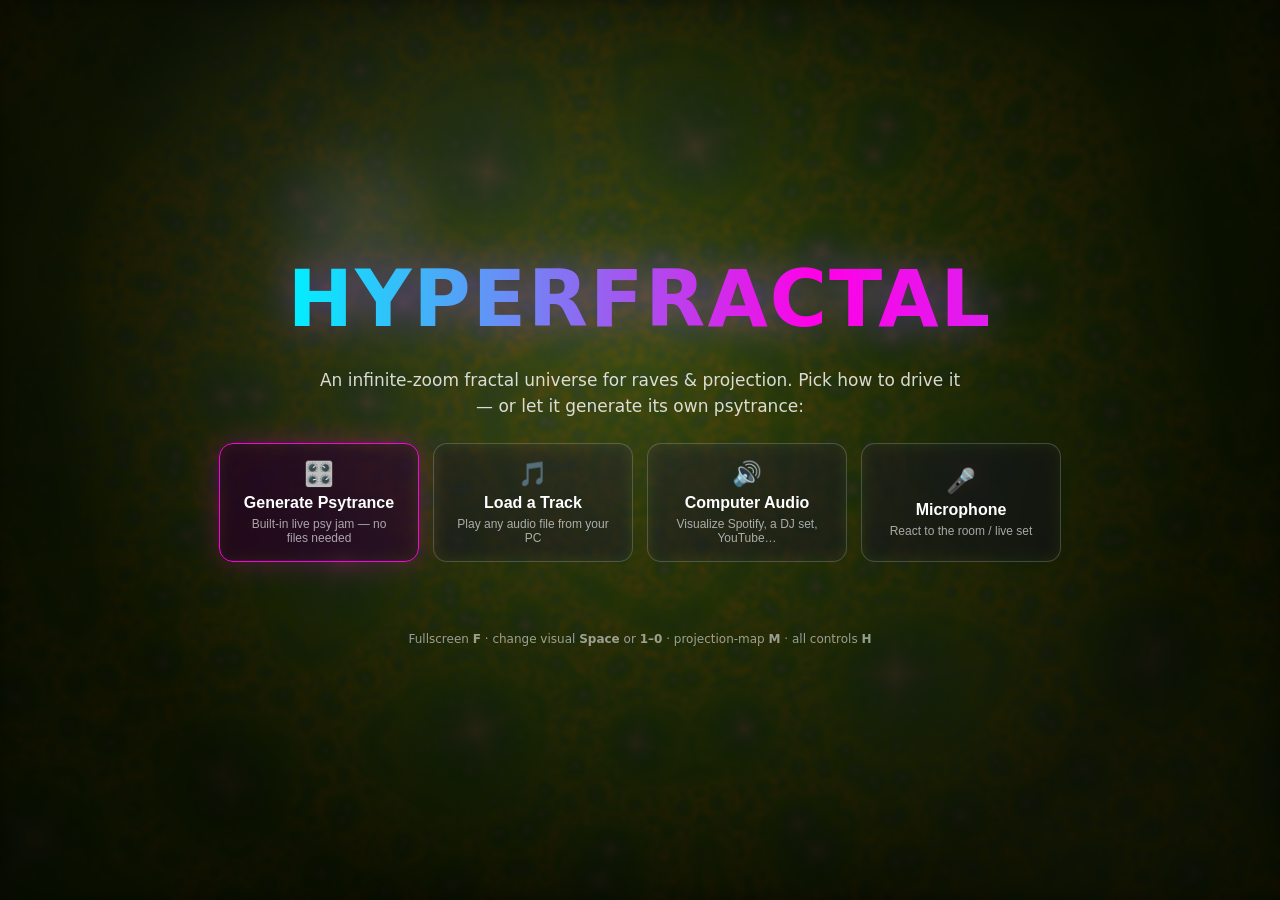
==== commit 1f7aff2a: "Deploy fuller June-18 visualizer build Replace the live demo (older June-12 inline build) with the f" ====
--- a/app.html
+++ b/app.html
@@ -76,13 +76,20 @@
     cursor:grab; display:none; box-shadow:0 0 14px rgba(59,255,143,.5);
   }
   .handle:active{ cursor:grabbing; }
+  .handle.act{ border-color:#fff; background:rgba(255,255,255,.25); box-shadow:0 0 16px rgba(255,255,255,.7); }
   body.mapping .handle{ display:block; }
   #mapHint{
-    position:fixed; top:16px; left:50%; transform:translateX(-50%); z-index:15; display:none;
-    background:rgba(0,0,0,.55); border:1px solid var(--neon4); border-radius:10px;
+    position:fixed; top:16px; left:50%; transform:translateX(-50%); z-index:15; display:none; max-width:92vw; text-align:center;
+    background:rgba(0,0,0,.6); border:1px solid var(--neon4); border-radius:10px;
     padding:8px 16px; font-size:13px; color:var(--neon4); backdrop-filter:blur(6px);
   }
+  #mapHint b{ color:#fff; }
   body.mapping #mapHint{ display:block; }
+  #maptools{ position:fixed; bottom:20px; left:50%; transform:translateX(-50%); z-index:16; display:none; gap:8px; }
+  body.mapping #maptools{ display:flex; }
+  #maptools button{ appearance:none; cursor:pointer; font:inherit; font-size:13px; color:#fff;
+    border:1px solid var(--neon4); background:rgba(59,255,143,.12); border-radius:8px; padding:8px 12px; }
+  #maptools button:hover{ background:rgba(59,255,143,.28); }
 </style>
 </head>
 <body>
@@ -98,15 +105,15 @@
     <button class="src" data-src="mic"><span class="ico">🎤</span>Microphone<small>React to the room / live set</small></button>
   </div>
   <div class="err" id="err"></div>
-  <div class="legend">Fullscreen <b>F</b> · change visual <b>Space</b> · projection-map corners <b>M</b> · all controls <b>H</b></div>
+  <div class="legend">Fullscreen <b>F</b> · change visual <b>Space</b> or <b>1–0</b> · projection-map <b>M</b> · all controls <b>H</b></div>
 </div>
 
 <div id="hud" class="dim">
   <div><b>HYPERFRACTAL</b> &nbsp;<span id="fps">–</span> fps&nbsp; <span id="modeName"></span></div>
-  <div class="row"><kbd>Space</kbd> visual &nbsp; <kbd>A</kbd> auto-cycle &nbsp; <kbd>P</kbd> skin</div>
-  <div class="row"><kbd>G</kbd> slime &nbsp; <kbd>V</kbd> vortex &nbsp; <kbd>-</kbd><kbd>=</kbd> zoom &nbsp; <kbd>F</kbd> full</div>
-  <div class="row"><kbd>↑</kbd><kbd>↓</kbd> reactivity &nbsp; <kbd>[</kbd><kbd>]</kbd> quality</div>
-  <div class="row"><kbd>M</kbd> map corners &nbsp; <kbd>R</kbd> reset map &nbsp; <kbd>S</kbd> shot</div>
+  <div class="row"><kbd>Space</kbd> next &nbsp; <kbd>1</kbd>–<kbd>5</kbd> fractals &nbsp; <kbd>6</kbd>–<kbd>0</kbd> visualizers</div>
+  <div class="row"><kbd>A</kbd> auto-cycle &nbsp; <kbd>P</kbd> skin &nbsp; <kbd>G</kbd> slime &nbsp; <kbd>V</kbd> vortex</div>
+  <div class="row"><kbd>-</kbd><kbd>=</kbd> zoom &nbsp; <kbd>↑</kbd><kbd>↓</kbd> reactivity &nbsp; <kbd>[</kbd><kbd>]</kbd> quality</div>
+  <div class="row"><kbd>M</kbd> map shapes &nbsp; <kbd>R</kbd> reset map &nbsp; <kbd>F</kbd> full &nbsp; <kbd>S</kbd> shot</div>
   <div class="sec" id="synthRow" style="display:none">Psytrance: <kbd>,</kbd><kbd>.</kbd> tempo &nbsp; <kbd>N</kbd> new pattern</div>
   <div class="row"><kbd>O</kbd> open track &nbsp; <kbd>H</kbd> hide &nbsp; <kbd>Esc</kbd> menu</div>
   <div id="meter">
@@ -117,15 +124,20 @@
 </div>
 
 <div id="toast"></div>
-<div id="mapHint">PROJECTION MAPPING — drag the green corners to fit your surface · <b>R</b> reset · <b>M</b> done</div>
-<div class="handle" data-c="0"></div>
-<div class="handle" data-c="1"></div>
-<div class="handle" data-c="2"></div>
-<div class="handle" data-c="3"></div>
+<div id="mapHint">PROJECTION MAPPING — <b>drag</b> dots to fit your surface · <b>click empty space</b> to add a point · <b>double-click</b> a dot to remove · use the <b>toolbar</b> below for shapes &amp; rounding · <b>M</b> when done</div>
+<div id="handles"></div>
+<div id="maptools">
+  <button data-act="addshape">+ Shape</button>
+  <button data-act="delshape">− Shape</button>
+  <button data-act="round+">Round +</button>
+  <button data-act="round-">Round −</button>
+  <button data-act="reset">Reset</button>
+</div>
 
 <input id="file" type="file" accept="audio/*" style="display:none" />
 <audio id="audio" crossorigin="anonymous" loop></audio>
 
+<script src="samples.js"></script>
 <script>
 "use strict";
 /* ============================================================
@@ -158,6 +170,7 @@
 uniform int   u_pal;
 uniform float u_jiggle, u_squash, u_slime;
 uniform vec2  u_wob;
+uniform sampler2D u_audio;
 #define PI 3.14159265359
 #define TAU 6.28318530718
 #define LAYERS 2
@@ -311,39 +324,115 @@
   return h;
 }
 
+/* ===== Audio-reactive visualizers (modes 5-9) — read the audio texture ===== */
+float spec(float x){ return texture2D(u_audio, vec2(clamp(x,0.0,1.0),0.25)).r; }     // FFT 0..1
+float wav(float x){ return texture2D(u_audio, vec2(clamp(x,0.0,1.0),0.75)).r*2.0-1.0; } // -1..1
+
+// 5 — Flavor Ribbons (Ratatouille synesthesia lines)
+vec3 vizRibbons(vec2 p){
+  vec3 col=vec3(0.0);
+  for(int i=0;i<14;i++){
+    float fi=float(i)/13.0;
+    float amp=pow(spec(0.04+0.55*fi),1.4);
+    float baseY=(fi-0.5)*0.95;
+    float y=baseY + amp*0.20*sin(p.x*4.0+u_time*1.5+fi*6.2831) + amp*0.10*sin(p.x*9.0-u_time*1.1);
+    float d=abs(p.y-y);
+    float line=(0.004+0.02*amp)/(d+0.004);
+    col += pal(fi*0.85+0.1+0.04*u_time)*line*(0.25+amp);
+  }
+  return col*0.45;
+}
+// 6 — Neon Spectrum (mirrored)
+vec3 vizSpectrum(vec2 p, vec2 uv){
+  float v=pow(spec(uv.x*0.8),0.7);
+  float h=v*0.85, yc=abs(p.y);
+  float fill=smoothstep(h,h-0.012,yc);
+  vec3 c=pal(uv.x*0.7+0.1+0.04*u_time);
+  return c*fill*(0.5+0.6*v) + c*exp(-abs(yc-h)*55.0)*1.6;
+}
+// 7 — Cyber Grid (outrun)
+vec3 vizGrid(vec2 p, vec2 uv){
+  vec3 col=vec3(0.0); float bassP=spec(0.03);
+  if(p.y>0.0){
+    col += mix(vec3(0.25,0.02,0.35),vec3(0.02,0.0,0.08),uv.y);
+    vec2 s=(p-vec2(0.0,0.16)); s.y*=1.2; float r=length(s);
+    float sun=smoothstep(0.26,0.245,r);
+    float band=step(0.0, sin(p.y*55.0-u_time*1.5)+(p.y-0.1)*22.0);
+    col=mix(col, mix(vec3(1.0,0.85,0.2),vec3(1.0,0.2,0.5),clamp(p.y*3.0,0.0,1.0)), sun*band);
+  } else {
+    float persp=0.30/(-p.y+0.001);
+    vec2 g=vec2(p.x*persp, persp - u_time*1.6*(1.0+bassP));
+    vec2 f=abs(fract(g)-0.5);
+    float line=1.0-smoothstep(0.0,0.045,min(f.x,f.y));
+    float fade=clamp(persp*0.5,0.0,1.5)*exp(-(-p.y)*1.2);
+    col += mix(vec3(0.1,0.9,1.0),vec3(1.0,0.2,0.8),clamp(-p.y*1.5,0.0,1.0))*line*fade*(0.6+bassP);
+    col += vec3(0.6,0.0,0.5)*exp(-(-p.y)*5.0)*0.5;
+  }
+  return col;
+}
+// 8 — Oscilloscope
+vec3 vizScope(vec2 p, vec2 uv){
+  float w=wav(uv.x);
+  float line=0.018/(abs(p.y*1.7-w)+0.006);
+  vec3 col=pal(0.55+0.08*sin(u_time))*line;
+  col += vec3(0.0,0.7,1.0)*(0.012/(abs(p.y*1.7+w)+0.02))*0.4;   // reflection
+  return col;
+}
+// 9 — Neon Tunnel
+vec3 vizTunnel(vec2 p){
+  float a=atan(p.y,p.x), r=length(p)+0.0001;
+  float z=0.35/r + u_time*0.6 + spec(0.03)*0.6;
+  float ring=smoothstep(0.42,0.5,abs(fract(z)-0.5));
+  float amp=spec(abs(a)/3.1416);
+  vec3 col=pal(z*0.18 + a*0.08 + 0.04*u_time);
+  col *= (ring*1.4 + 0.25 + amp) * clamp(r*1.6,0.0,1.0);
+  col += pal(z*0.18)*(0.05/(r+0.06))*spec(0.03)*1.5;
+  return col;
+}
+vec3 viz(vec2 base){
+  vec2 uv=gl_FragCoord.xy/u_res;
+  if(u_mode==5) return vizRibbons(base);
+  else if(u_mode==6) return vizSpectrum(base,uv);
+  else if(u_mode==7) return vizGrid(base,uv);
+  else if(u_mode==8) return vizScope(base,uv);
+  return vizTunnel(base);
+}
+
 void main(){
   vec2 base=(gl_FragCoord.xy-0.5*u_res)/min(u_res.x,u_res.y);
-  vec2 uv = base + 0.15*u_mouse;
-  uv = slimeWarp(uv);
-
-  vec3 albedo = endlessZoom(uv);
-  vec3 col = albedo;
-
-  // --- "made of slime": sliding wet glints + gooey gel rim (keeps the fractal crisp) ---
-  if(u_slime>0.001){
-    vec2 g1 = vec2(0.45*sin(u_time*0.35), 0.32*cos(u_time*0.50)) + 2.0*u_wob;
-    vec2 g2 = vec2(-0.50*cos(u_time*0.27), 0.40*sin(u_time*0.41)) - 1.5*u_wob;
-    float s1 = smoothstep(0.9, 0.0, length(base-g1));
-    float s2 = smoothstep(0.6, 0.0, length(base-g2));
-    float sheen = 0.7*s1*s1 + 0.5*s2*s2;                          // broad wet sheen
-    float hot  = smoothstep(0.13, 0.0, length(base-g1));          // tight hot spot
-    float rim  = smoothstep(0.55, 1.25, length(base));            // outer edge
-    vec3 wet = albedo;
-    wet += mix(vec3(1.0), albedo, 0.45)*sheen*(0.5+0.5*u_treb);   // subtle wet sheen
-    wet += vec3(1.0)*hot*0.45;                                     // wet hot spot
-    wet += albedo*rim*0.35;                                        // translucent gel edge
-    wet *= 1.0 - 0.14*rim;                                         // edge shade => 3D blob
-    col = mix(albedo, wet, u_slime);
-  }
-
-  col += vec3(0.5,0.7,1.0)*u_beat*0.22;                 // kick flash
-  col *= 0.85+0.5*u_level;
-
-  col = col/(1.0+col*0.5);                               // tone map
-  col = pow(max(col,0.0),vec3(0.80));                    // contrast => more defined
-  float l=dot(col,vec3(0.299,0.587,0.114));
-  col=mix(vec3(l),col,1.32+0.4*u_treb);                 // saturation
-
+  vec3 col;
+  if(u_mode>=5){
+    col = viz(base);
+    col = col/(1.0+col*0.4);                            // soft clip
+    col = pow(max(col,0.0),vec3(0.85));
+  } else {
+    vec2 uv = base + 0.15*u_mouse;
+    uv = slimeWarp(uv);
+    vec3 albedo = endlessZoom(uv);
+    col = albedo;
+    // --- "made of slime": sliding wet glints + gooey gel rim (keeps the fractal crisp) ---
+    if(u_slime>0.001){
+      vec2 g1 = vec2(0.45*sin(u_time*0.35), 0.32*cos(u_time*0.50)) + 2.0*u_wob;
+      vec2 g2 = vec2(-0.50*cos(u_time*0.27), 0.40*sin(u_time*0.41)) - 1.5*u_wob;
+      float s1 = smoothstep(0.9, 0.0, length(base-g1));
+      float s2 = smoothstep(0.6, 0.0, length(base-g2));
+      float sheen = 0.7*s1*s1 + 0.5*s2*s2;
+      float hot  = smoothstep(0.13, 0.0, length(base-g1));
+      float rim  = smoothstep(0.55, 1.25, length(base));
+      vec3 wet = albedo;
+      wet += mix(vec3(1.0), albedo, 0.45)*sheen*(0.5+0.5*u_treb);
+      wet += vec3(1.0)*hot*0.45;
+      wet += albedo*rim*0.35;
+      wet *= 1.0 - 0.14*rim;
+      col = mix(albedo, wet, u_slime);
+    }
+    col += vec3(0.5,0.7,1.0)*u_beat*0.22;
+    col *= 0.85+0.5*u_level;
+    col = col/(1.0+col*0.5);
+    col = pow(max(col,0.0),vec3(0.80));
+    float l=dot(col,vec3(0.299,0.587,0.114));
+    col=mix(vec3(l),col,1.32+0.4*u_treb);
+  }
   vec2 g=gl_FragCoord.xy/u_res;
   float vig=pow(16.0*g.x*g.y*(1.0-g.x)*(1.0-g.y),0.2);
   col*=0.45+0.55*vig;
@@ -352,11 +441,11 @@
 `;
 
 const WARP_VERT = `
-attribute vec2 a_pos; attribute vec3 a_uvq; varying vec3 v_uvq;
-void main(){ v_uvq=a_uvq; gl_Position=vec4(a_pos,0.0,1.0); }`;
+attribute vec2 a_pos; varying vec2 v_uv;
+void main(){ v_uv=a_pos*0.5+0.5; gl_Position=vec4(a_pos,0.0,1.0); }`;
 const WARP_FRAG = `
-precision highp float; uniform sampler2D u_tex; varying vec3 v_uvq;
-void main(){ vec2 uv=v_uvq.xy/v_uvq.z; gl_FragColor=vec4(texture2D(u_tex,uv).rgb,1.0); }`;
+precision highp float; uniform sampler2D u_tex; varying vec2 v_uv;
+void main(){ gl_FragColor=vec4(texture2D(u_tex,v_uv).rgb,1.0); }`;
 
 function compile(type,src){
   const s=gl.createShader(type); gl.shaderSource(s,src); gl.compileShader(s);
@@ -379,11 +468,33 @@
 
 const U={};
 ["u_res","u_time","u_zoom","u_spin","u_bass","u_mid","u_treb","u_level","u_beat","u_mouse","u_hue","u_warp","u_mode",
- "u_pal","u_jiggle","u_squash","u_slime","u_wob"]
+ "u_pal","u_jiggle","u_squash","u_slime","u_wob","u_audio"]
   .forEach(n=>U[n]=gl.getUniformLocation(prog,n));
 const aPos=gl.getAttribLocation(prog,"a_pos");
 const wPos=gl.getAttribLocation(warpProg,"a_pos"), wUVQ=gl.getAttribLocation(warpProg,"a_uvq");
 const wTex=gl.getUniformLocation(warpProg,"u_tex");
+
+// ---- audio-data texture (row0 = FFT spectrum, row1 = waveform) for the visualizer modes ----
+const audioTex=gl.createTexture();
+gl.bindTexture(gl.TEXTURE_2D,audioTex);
+gl.texImage2D(gl.TEXTURE_2D,0,gl.LUMINANCE,256,2,0,gl.LUMINANCE,gl.UNSIGNED_BYTE,new Uint8Array(512));
+gl.texParameteri(gl.TEXTURE_2D,gl.TEXTURE_MIN_FILTER,gl.LINEAR);
+gl.texParameteri(gl.TEXTURE_2D,gl.TEXTURE_MAG_FILTER,gl.LINEAR);
+gl.texParameteri(gl.TEXTURE_2D,gl.TEXTURE_WRAP_S,gl.CLAMP_TO_EDGE);
+gl.texParameteri(gl.TEXTURE_2D,gl.TEXTURE_WRAP_T,gl.CLAMP_TO_EDGE);
+const audioData=new Uint8Array(512);
+function updateAudioTex(){
+  if(!analyser) return;
+  analyser.getByteFrequencyData(freq);
+  if(wave) analyser.getByteTimeDomainData(wave);
+  const sw = wave ? (wave.length/256) : 1;
+  for(let i=0;i<256;i++){
+    audioData[i] = freq[i*2] || 0;                       // spectrum (~0–5.5 kHz over 256 px)
+    audioData[256+i] = wave ? wave[(i*sw)|0] : 128;      // waveform
+  }
+  gl.activeTexture(gl.TEXTURE0); gl.bindTexture(gl.TEXTURE_2D,audioTex);
+  gl.texImage2D(gl.TEXTURE_2D,0,gl.LUMINANCE,256,2,0,gl.LUMINANCE,gl.UNSIGNED_BYTE,audioData);
+}
 
 /* ---------------- Framebuffer (fractal render target) ---------------- */
 let fbo=null, fboTex=null, fboW=0, fboH=0, useFBO=true;
@@ -415,51 +526,79 @@
 }
 window.addEventListener("resize",resize);
 
-/* ---------------- Corner-pin (projection mapping) ---------------- */
-// corners in NDC, order TL,TR,BR,BL
-let corners=[{x:-1,y:1},{x:1,y:1},{x:1,y:-1},{x:-1,y:-1}];
-const warpBuf=gl.createBuffer();
-try{ const s=localStorage.getItem("hyperfractal.corners"); if(s){ const a=JSON.parse(s); if(a&&a.length===4) corners=a; } }catch(e){}
-
-function lineIntersect(a,b,c,d){
-  const a1=b.y-a.y, b1=a.x-b.x, c1=a1*a.x+b1*a.y;
-  const a2=d.y-c.y, b2=c.x-d.x, c2=a2*c.x+b2*c.y;
-  const det=a1*b2-a2*b1;
-  if(Math.abs(det)<1e-6) return {x:(a.x+c.x)/2,y:(a.y+c.y)/2};
-  return {x:(b2*c1-b1*c2)/det, y:(a1*c2-a2*c1)/det};
-}
-function rebuildWarp(){
-  const uv=[[0,1],[1,1],[1,0],[0,0]], C=corners;
-  const ctr=lineIntersect(C[0],C[2],C[1],C[3]);
-  const dist=C.map(p=>Math.hypot(p.x-ctr.x,p.y-ctr.y));
-  const opp=[2,3,0,1], q=[0,0,0,0];
-  for(let i=0;i<4;i++) q[i]=(dist[i]+dist[opp[i]])/Math.max(dist[opp[i]],1e-6);
-  const idx=[0,1,2, 0,2,3], arr=[];
-  for(const i of idx){ arr.push(C[i].x,C[i].y, uv[i][0]*q[i], uv[i][1]*q[i], q[i]); }
-  gl.bindBuffer(gl.ARRAY_BUFFER,warpBuf);
-  gl.bufferData(gl.ARRAY_BUFFER,new Float32Array(arr),gl.DYNAMIC_DRAW);
-}
-rebuildWarp();
-function saveCorners(){ try{ localStorage.setItem("hyperfractal.corners",JSON.stringify(corners)); }catch(e){} }
-
-const handles=[...document.querySelectorAll(".handle")];
+/* ---------------- Projection mapping: rounded multi-shape masks ---------------- */
+// The visuals show through one or more shapes; everything outside is black.
+// Each shape = { pts:[{x,y}…] in NDC, round:0..4 }.
+function defaultShapes(){ return [{pts:[{x:-1,y:1},{x:1,y:1},{x:1,y:-1},{x:-1,y:-1}], round:0}]; }
+let shapes;
+try{ shapes=JSON.parse(localStorage.getItem("hyperfractal.shapes")); }catch(e){ shapes=null; }
+if(!shapes || !shapes.length) shapes=defaultShapes();
+let activeShape=0, mappingMode=false, drag=null;
+const maskBuf=gl.createBuffer(); let maskCount=0;
+
+function chaikin(p,iters){
+  for(let k=0;k<iters;k++){ const q=[];
+    for(let i=0;i<p.length;i++){ const a=p[i], b=p[(i+1)%p.length];
+      q.push({x:a.x*0.75+b.x*0.25,y:a.y*0.75+b.y*0.25}); q.push({x:a.x*0.25+b.x*0.75,y:a.y*0.25+b.y*0.75}); }
+    p=q; } return p;
+}
+function rebuildMask(){
+  const v=[];
+  for(const sh of shapes){
+    if(!sh.pts || sh.pts.length<3) continue;
+    const p = sh.round>0 ? chaikin(sh.pts, Math.min(4,sh.round)) : sh.pts;
+    let cx=0,cy=0; for(const q of p){ cx+=q.x; cy+=q.y; } cx/=p.length; cy/=p.length;
+    for(let i=0;i<p.length;i++){ const a=p[i], b=p[(i+1)%p.length]; v.push(cx,cy, a.x,a.y, b.x,b.y); }
+  }
+  maskCount=v.length/2;
+  gl.bindBuffer(gl.ARRAY_BUFFER,maskBuf);
+  gl.bufferData(gl.ARRAY_BUFFER,new Float32Array(v),gl.DYNAMIC_DRAW);
+}
+rebuildMask();
+function saveShapes(){ try{ localStorage.setItem("hyperfractal.shapes",JSON.stringify(shapes)); }catch(e){} }
+
+const handleWrap=document.getElementById("handles"); let handleEls=[];
 function ndcToScreen(p){ return {x:(p.x+1)/2*window.innerWidth, y:(1-p.y)/2*window.innerHeight}; }
-function positionHandles(){ handles.forEach((h,i)=>{ const s=ndcToScreen(corners[i]); h.style.left=s.x+"px"; h.style.top=s.y+"px"; }); }
-let mappingMode=false, dragIdx=-1;
-function setMapping(on){ mappingMode=on; document.body.classList.toggle("mapping",on); positionHandles(); }
-handles.forEach((h,i)=>{
-  h.addEventListener("pointerdown",e=>{ e.preventDefault(); dragIdx=i; h.setPointerCapture(e.pointerId); });
+function screenToNdc(x,y){ return {x:(x/window.innerWidth)*2-1, y:-((y/window.innerHeight)*2-1)}; }
+function buildHandles(){
+  handleWrap.innerHTML=""; handleEls=[];
+  shapes.forEach((sh,si)=>sh.pts.forEach((pt,pi)=>{
+    const h=document.createElement("div"); h.className="handle"; handleWrap.appendChild(h);
+    handleEls.push({el:h,si,pi});
+    h.addEventListener("pointerdown",e=>{ e.preventDefault(); activeShape=si; drag={si,pi}; h.setPointerCapture(e.pointerId); positionHandles(); });
+    h.addEventListener("dblclick",e=>{ e.preventDefault(); e.stopPropagation();
+      if(shapes[si].pts.length>3){ shapes[si].pts.splice(pi,1); rebuildMask(); buildHandles(); saveShapes(); } });
+  }));
+  positionHandles();
+}
+function positionHandles(){ handleEls.forEach(h=>{ const s=ndcToScreen(shapes[h.si].pts[h.pi]);
+  h.el.style.left=s.x+"px"; h.el.style.top=s.y+"px"; h.el.className="handle"+(h.si===activeShape?" act":""); }); }
+
+window.addEventListener("pointermove",e=>{ if(!drag) return;
+  shapes[drag.si].pts[drag.pi]=screenToNdc(e.clientX,e.clientY); positionHandles(); rebuildMask(); });
+window.addEventListener("pointerup",()=>{ if(drag){ drag=null; saveShapes(); } });
+// click empty space in mapping mode → insert a point on the nearest edge of the active shape
+canvas.addEventListener("pointerdown",e=>{
+  if(!mappingMode) return;
+  const p=screenToNdc(e.clientX,e.clientY), pts=shapes[activeShape].pts;
+  let best=0,bd=1e9;
+  for(let i=0;i<pts.length;i++){ const a=pts[i],b=pts[(i+1)%pts.length], mx=(a.x+b.x)/2,my=(a.y+b.y)/2, d=Math.hypot(p.x-mx,p.y-my); if(d<bd){bd=d;best=i;} }
+  pts.splice(best+1,0,p); rebuildMask(); buildHandles(); saveShapes();
 });
-window.addEventListener("pointermove",e=>{
-  if(dragIdx<0) return;
-  corners[dragIdx]={ x:(e.clientX/window.innerWidth)*2-1, y:-((e.clientY/window.innerHeight)*2-1) };
-  positionHandles(); rebuildWarp();
-});
-window.addEventListener("pointerup",()=>{ if(dragIdx>=0){ dragIdx=-1; saveCorners(); } });
-function resetMapping(){ corners=[{x:-1,y:1},{x:1,y:1},{x:1,y:-1},{x:-1,y:-1}]; positionHandles(); rebuildWarp(); saveCorners(); toast("Mapping reset"); }
+
+function setMapping(on){ mappingMode=on; document.body.classList.toggle("mapping",on); if(on) buildHandles(); }
+function addShape(){ shapes.push({pts:[{x:-0.3,y:0.3},{x:0.3,y:0.3},{x:0.3,y:-0.3},{x:-0.3,y:-0.3}],round:0}); activeShape=shapes.length-1; rebuildMask(); buildHandles(); saveShapes(); toast("Shape "+shapes.length); }
+function delShape(){ if(shapes.length>1){ shapes.splice(activeShape,1); activeShape=Math.min(activeShape,shapes.length-1); rebuildMask(); buildHandles(); saveShapes(); toast("Shape deleted"); } }
+function roundShape(d){ const sh=shapes[activeShape]; sh.round=Math.max(0,Math.min(4,(sh.round||0)+d)); rebuildMask(); buildHandles(); saveShapes(); toast("Round "+sh.round+"/4"); }
+function resetMapping(){ shapes=defaultShapes(); activeShape=0; rebuildMask(); buildHandles(); saveShapes(); toast("Mapping reset"); }
+document.querySelectorAll("#maptools button").forEach(b=>b.addEventListener("click",()=>{
+  const a=b.dataset.act;
+  if(a==="addshape")addShape(); else if(a==="delshape")delShape();
+  else if(a==="round+")roundShape(1); else if(a==="round-")roundShape(-1); else resetMapping();
+}));
 
 /* ---------------- Audio analysis ---------------- */
-let audioCtx=null, analyser=null, freq=null, started=false, srcNodes=[];
+let audioCtx=null, analyser=null, freq=null, wave=null, started=false, srcNodes=[];
 const audioEl=document.getElementById("audio"), fileInput=document.getElementById("file");
 const A={bass:0,mid:0,treb:0,level:0,beat:0,bassAvg:0,lastBeat:0};
 const agc={bass:0.2,mid:0.2,treb:0.2,level:0.2};
@@ -467,8 +606,10 @@
 function ensureCtx(){
   if(!audioCtx){
     audioCtx=new (window.AudioContext||window.webkitAudioContext)();
-    analyser=audioCtx.createAnalyser(); analyser.fftSize=2048; analyser.smoothingTimeConstant=0.78;
+    analyser=audioCtx.createAnalyser(); analyser.fftSize=2048; analyser.smoothingTimeConstant=0.65;
+    analyser.minDecibels=-90; analyser.maxDecibels=-10;   // headroom so loud bass doesn't peg the meter
     freq=new Uint8Array(analyser.frequencyBinCount);
+    wave=new Uint8Array(analyser.fftSize);
   }
   if(audioCtx.state==="suspended") audioCtx.resume();
 }
@@ -500,83 +641,127 @@
 
 /* ---------------- Built-in psytrance generator ---------------- */
 const Synth=(function(){
-  let ctx=null, out=null, busDrums, busBass, busLead, busPad, NOISE;
-  let timer=null, step=0, bar=0, nextTime=0, bpm=145, playing=false;
-  let root=28, leadPat=[];                 // root midi (E1=28), acid pattern
-  const SCALE=[0,2,3,5,7,8,10];            // natural minor
+  // Sample-based engine. Applies techno/psy theory: 4-on-floor + ducked rolling bass,
+  // off-beat open hats, chord progression with a stab arp + a complementary long melody,
+  // multi-bar automation, lead-only reverb+delay, BPM-locked breakbeat, dark EQ tilt.
+  let ctx=null, out=null, comp, busDrums, busBass, busStab, busSoft, busPad, verb, duck;
+  let leadFilter, leadSend, delay, fb, fbLP, padFilter, eqLow, eqMid, eqHi, NOISE;
+  let timer=null, step=0, bar=0, nextTime=0, bpm=145, playing=false, ready=false, loadingP=null, keyShift=0;
+  const B={};
+  const BASS_ROOT=33, LEAD_ROOT=57;
+  // A-minor: i–VI–III–VII (Am, F, C, G) — triads for arp/soft, roots for bass
+  const PROG  = [[57,60,64],[53,57,60],[60,64,67],[55,59,62]];
+  const BASSN = [33,29,36,31];
+  // per 8-bar section: kick, bass, closed-hat, open-hat, arp, soft-melody, clap, breakbeat, pad, energy
+  const SECTIONS=[
+    {k:1,b:1,h:1,o:0,arp:0,sft:0,cl:0,brk:0,pad:0,e:0.45}, // 0 intro
+    {k:1,b:1,h:1,o:1,arp:1,sft:0,cl:0,brk:0,pad:1,e:0.65}, // 1 build
+    {k:1,b:1,h:1,o:1,arp:1,sft:1,cl:1,brk:0,pad:1,e:1.0 }, // 2 peak
+    {k:1,b:1,h:1,o:1,arp:1,sft:1,cl:1,brk:1,pad:1,e:1.0 }, // 3 peak + breakbeat
+    {k:0,b:0,h:1,o:1,arp:0,sft:1,cl:0,brk:0,pad:1,e:0.30}, // 4 breakdown
+    {k:1,b:1,h:1,o:1,arp:1,sft:0,cl:0,brk:0,pad:1,e:0.7 }, // 5 build 2
+    {k:1,b:1,h:1,o:1,arp:1,sft:1,cl:1,brk:0,pad:1,e:1.0 }, // 6 peak 3
+    {k:1,b:1,h:1,o:1,arp:0,sft:1,cl:1,brk:1,pad:1,e:0.95}, // 7 breakbeat
+  ];
   const mtof=m=>440*Math.pow(2,(m-69)/12);
-  function makeNoise(){ const n=ctx.sampleRate*2, b=ctx.createBuffer(1,n,ctx.sampleRate), d=b.getChannelData(0);
+  const semi=n=>Math.pow(2,n/12);
+  function step16(){ return 60/bpm/4; }
+  function secFor(b){ return SECTIONS[Math.floor(b/8)%SECTIONS.length]; }
+
+  function decode(uri){
+    const b=atob(uri.split(",")[1]), n=b.length, u=new Uint8Array(n);
+    for(let i=0;i<n;i++) u[i]=b.charCodeAt(i);
+    return ctx.decodeAudioData(u.buffer);
+  }
+  function loadSamples(){
+    if(loadingP) return loadingP;
+    const S=window.HF_SAMPLES||{}, names=Object.keys(S);
+    loadingP=Promise.all(names.map(k=>decode(S[k]).then(buf=>{B[k]=buf;}).catch(()=>{}))).then(()=>{ ready=true; });
+    return loadingP;
+  }
+  function makeNoise(){ const n=ctx.sampleRate*2,b=ctx.createBuffer(1,n,ctx.sampleRate),d=b.getChannelData(0);
     for(let i=0;i<n;i++) d[i]=Math.random()*2-1; return b; }
-  function step16(){ return 60/bpm/4; }
-
-  function kick(t){
-    const o=ctx.createOscillator(),g=ctx.createGain();
-    o.type="sine"; o.frequency.setValueAtTime(150,t); o.frequency.exponentialRampToValueAtTime(48,t+0.08);
-    g.gain.setValueAtTime(1.0,t); g.gain.exponentialRampToValueAtTime(0.001,t+0.30);
-    o.connect(g).connect(busDrums); o.start(t); o.stop(t+0.32);
-    const c=ctx.createOscillator(),cg=ctx.createGain();
-    c.type="triangle"; c.frequency.setValueAtTime(1600,t);
-    cg.gain.setValueAtTime(0.5,t); cg.gain.exponentialRampToValueAtTime(0.001,t+0.02);
-    c.connect(cg).connect(busDrums); c.start(t); c.stop(t+0.03);
-  }
-  function bass(t,freq){
-    const o=ctx.createOscillator(),g=ctx.createGain(),f=ctx.createBiquadFilter();
-    o.type="sawtooth"; o.frequency.value=freq;
-    f.type="lowpass"; f.frequency.value=240; f.Q.value=7;
-    g.gain.setValueAtTime(0,t); g.gain.linearRampToValueAtTime(0.5,t+0.004); g.gain.exponentialRampToValueAtTime(0.001,t+0.11);
-    o.connect(f).connect(g).connect(busBass); o.start(t); o.stop(t+0.13);
-  }
-  function hat(t,amp){
-    const s=ctx.createBufferSource(),g=ctx.createGain(),f=ctx.createBiquadFilter();
-    s.buffer=NOISE; f.type="highpass"; f.frequency.value=7200;
-    g.gain.setValueAtTime(amp,t); g.gain.exponentialRampToValueAtTime(0.001,t+0.035);
-    s.connect(f).connect(g).connect(busDrums); s.start(t); s.stop(t+0.05);
-  }
-  function acid(t,freq,dur,e){
-    const o=ctx.createOscillator(),f=ctx.createBiquadFilter(),g=ctx.createGain();
-    o.type="sawtooth"; o.frequency.value=freq;
-    f.type="lowpass"; f.Q.value=13;
-    f.frequency.setValueAtTime(300,t); f.frequency.exponentialRampToValueAtTime(2600*(0.5+e),t+0.05);
-    f.frequency.exponentialRampToValueAtTime(320,t+dur);
-    g.gain.setValueAtTime(0,t); g.gain.linearRampToValueAtTime(0.2,t+0.006); g.gain.exponentialRampToValueAtTime(0.001,t+dur);
-    o.connect(f).connect(g).connect(busLead); o.start(t); o.stop(t+dur+0.02);
+
+  function play(buf,t,rate,gain,dest,send){
+    if(!buf) return;
+    const s=ctx.createBufferSource(); s.buffer=buf; s.playbackRate.value=rate||1;
+    const g=ctx.createGain(); g.gain.value=(gain==null?1:gain);
+    s.connect(g); g.connect(dest||busDrums);
+    if(send && verb){ const sg=ctx.createGain(); sg.gain.value=send; g.connect(sg); sg.connect(verb); }
+    s.start(t);
+  }
+  function sidechain(t){
+    const g=duck.gain;
+    g.cancelScheduledValues(t); g.setValueAtTime(1.0,t);
+    g.linearRampToValueAtTime(0.18,t+0.012); g.linearRampToValueAtTime(1.0,t+step16()*1.8);
+  }
+  function kickVisual(t){
+    const d=Math.max(0,(t-ctx.currentTime))*1000;
+    setTimeout(()=>{ if(window.HF_kick) window.HF_kick(); }, d);
   }
   function pad(t,freqs,dur){
     freqs.forEach(fr=>{
-      const o=ctx.createOscillator(),g=ctx.createGain(),f=ctx.createBiquadFilter();
+      const o=ctx.createOscillator(),g=ctx.createGain();
       o.type="sawtooth"; o.frequency.value=fr; o.detune.value=Math.random()*12-6;
-      f.type="lowpass"; f.frequency.value=1100;
-      g.gain.setValueAtTime(0,t); g.gain.linearRampToValueAtTime(0.05,t+0.6); g.gain.linearRampToValueAtTime(0,t+dur);
-      o.connect(f).connect(g).connect(busPad); o.start(t); o.stop(t+dur+0.05);
+      g.gain.setValueAtTime(0,t); g.gain.linearRampToValueAtTime(0.04,t+0.8); g.gain.linearRampToValueAtTime(0,t+dur);
+      o.connect(g).connect(busPad); o.start(t); o.stop(t+dur+0.05);
     });
   }
   function riser(t,dur){
     const s=ctx.createBufferSource(),g=ctx.createGain(),f=ctx.createBiquadFilter();
     s.buffer=NOISE; s.loop=true; f.type="bandpass"; f.Q.value=2;
-    f.frequency.setValueAtTime(400,t); f.frequency.exponentialRampToValueAtTime(8000,t+dur);
-    g.gain.setValueAtTime(0.0,t); g.gain.linearRampToValueAtTime(0.18,t+dur*0.9); g.gain.linearRampToValueAtTime(0,t+dur);
+    f.frequency.setValueAtTime(400,t); f.frequency.exponentialRampToValueAtTime(7000,t+dur);
+    g.gain.setValueAtTime(0,t); g.gain.linearRampToValueAtTime(0.14,t+dur*0.9); g.gain.linearRampToValueAtTime(0,t+dur);
     s.connect(f).connect(g).connect(busDrums); s.start(t); s.stop(t+dur+0.05);
   }
 
-  function energy(sec){ return [0.35,0.62,1.0,0.15][sec]; }
-  function bassFreq(b){ const r=root + (b%8>=4?0:0); return mtof(r); }       // steady driving root
-  function newPattern(){
-    leadPat=[]; for(let i=0;i<16;i++){ const deg=SCALE[(Math.random()*SCALE.length)|0]; leadPat.push(deg + 12*((Math.random()<0.4)?1:0)); }
-    root=[28,28,31,26][(Math.random()*4)|0];                                  // E1 / G1 / D1
-  }
+  // multi-bar automation: lead brightness opens through builds, melody volumes & FX swell by section
+  function automate(b,t){
+    const sec=secFor(b), within=(b%8)/7;
+    const cut = sec.arp ? Math.min(2500, 700 + within*1700*sec.e) : 800;
+    leadFilter.frequency.setTargetAtTime(cut, t, 0.6);
+    busStab.gain.setTargetAtTime(sec.arp?0.6:0.0, t, 0.4);
+    busSoft.gain.setTargetAtTime(sec.sft?0.5:0.0, t, 0.5);
+    leadSend.gain.setTargetAtTime(sec.k?0.32:0.6, t, 0.5);        // more space in the breakdown
+    padFilter.frequency.setTargetAtTime(700 + (0.5+0.5*Math.sin(b*0.5))*1200, t, 0.8);
+  }
+
   function playStep(s,b,t){
-    const sec=Math.floor(b/8)%4, e=energy(sec);
-    if(sec!==3){ if(s%4===0) kick(t); }
-    else if(s===0 && b%2===0) kick(t);
-    if(sec!==3 && s%4!==0) bass(t,bassFreq(b));
-    if(e>0.25){ if(s%4===2) hat(t,0.26); if(e>0.6 && s%2===1) hat(t,0.12); }
-    if(e>0.55 && s%2===0){ const note=root+12+leadPat[s]; acid(t,mtof(note),step16()*1.7,e); }
+    const sec=secFor(b), ch=PROG[b%4].map(n=>n+keyShift);
+    // KICK — 4-on-the-floor (half-time anchor in the breakdown)
+    if(sec.k){ if(s%4===0){ play(B.kick,t,1,1.0,busDrums); sidechain(t); kickVisual(t); } }
+    else if(s===0){ play(B.kick,t,1,0.85,busDrums); sidechain(t); kickVisual(t); }
+    // ROLLING BASS on the off-16ths (ducked, follows the chord root)
+    if(sec.b && s%4!==0) play(B.bass,t,semi(BASSN[b%4]+keyShift-BASS_ROOT),0.8,busBass);
+    // HATS — closed on offs, open on the "and" (techno signature)
+    if(sec.h && s%2===1) play(B.hatC,t,1,0.28+0.2*Math.random(),busDrums,0.10);
+    if(sec.o && s%4===2) play(B.hatO,t,1,0.26,busDrums,0.14);
+    // CLAP backbeat
+    if(sec.cl && (s===4||s===12)) play(B.clap,t,1,0.5,busDrums,0.26);
+    // BREAKBEAT layer — snare backbeat + ghosts + busy hats + syncopated kick (BPM-locked)
+    if(sec.brk){
+      if(s===4||s===12) play(B.snare,t,1,0.7,busDrums,0.18);
+      if(s===7||s===10||s===14) play(B.snare,t,1.05,0.26,busDrums,0.12);
+      if(s%2===0) play(B.hatC,t,1.12,0.16,busDrums);
+      if(s===10) play(B.kick,t,1,0.7,busDrums);
+    }
+    // LEAD 1 — short stab ARPEGGIO over the chord
+    if(sec.arp && s%2===0){
+      const n=ch[(s/2)%3] + (Math.random()<0.18?12:0);
+      play(B.lead,t,semi(n-LEAD_ROOT),0.9,busStab);
+    }
+    // LEAD 2 — long COMPLEMENTARY melody (sustained chord tones, sparse)
+    if(sec.sft){
+      if(s===0) play(B.soft,t,semi(ch[1]-LEAD_ROOT),0.9,busSoft);   // the third
+      if(s===8) play(B.soft,t,semi(ch[2]-LEAD_ROOT),0.8,busSoft);   // the fifth
+    }
   }
   function onBar(b){
-    const sec=Math.floor(b/8)%4;
-    if(sec===2 || sec===3){ const f=mtof(root+12); pad(nextTime,[f,mtof(root+15),mtof(root+19)],step16()*16); }
-    if(sec===1 && b%8===7) riser(nextTime,step16()*16);   // build-up before the peak
-    if(b%4===0) newPattern();
+    automate(b,nextTime);
+    const sec=secFor(b);
+    if(sec.pad){ const r=mtof(BASSN[b%4]+keyShift+24); pad(nextTime,[r,mtof(PROG[b%4][1]+keyShift+12),mtof(PROG[b%4][2]+keyShift+12)],step16()*16); }
+    const ns=Math.floor((b+1)/8)%SECTIONS.length;                   // riser into the next section if it ramps up
+    if(b%8===7 && SECTIONS[ns].e > sec.e) riser(nextTime,step16()*16);
   }
   function sched(){
     const ahead=0.12;
@@ -588,23 +773,45 @@
   }
 
   return {
-    init(audioContext){
-      if(ctx) return;
-      ctx=audioContext; NOISE=makeNoise();
-      const comp=ctx.createDynamicsCompressor();
-      comp.threshold.value=-8; comp.ratio.value=4; comp.attack.value=0.003; comp.release.value=0.2;
-      out=ctx.createGain(); out.gain.value=0.9;
-      busDrums=ctx.createGain(); busBass=ctx.createGain(); busLead=ctx.createGain(); busPad=ctx.createGain();
-      busBass.gain.value=0.9; busLead.gain.value=0.8; busPad.gain.value=0.7;
-      [busDrums,busBass,busLead,busPad].forEach(b=>b.connect(out));
-      out.connect(comp);
-      this.output=comp;
+    async init(audioContext){
+      if(!ctx){
+        ctx=audioContext; NOISE=makeNoise();
+        comp=ctx.createDynamicsCompressor();
+        comp.threshold.value=-7; comp.ratio.value=4; comp.attack.value=0.003; comp.release.value=0.2;
+        out=ctx.createGain(); out.gain.value=0.95;
+        // master EQ tilt (techno): heavy bass, mid mids, low highs
+        eqLow=ctx.createBiquadFilter(); eqLow.type="lowshelf";  eqLow.frequency.value=110; eqLow.gain.value=4;
+        eqMid=ctx.createBiquadFilter(); eqMid.type="peaking";   eqMid.frequency.value=2400; eqMid.Q.value=1.0; eqMid.gain.value=-3;
+        eqHi =ctx.createBiquadFilter(); eqHi.type="highshelf";  eqHi.frequency.value=5200; eqHi.gain.value=-10;
+        out.connect(eqLow); eqLow.connect(eqMid); eqMid.connect(eqHi); eqHi.connect(comp); this.output=comp;
+        // buses
+        busDrums=ctx.createGain(); busBass=ctx.createGain(); busStab=ctx.createGain(); busSoft=ctx.createGain(); busPad=ctx.createGain();
+        busBass.gain.value=0.62; busStab.gain.value=0.0; busSoft.gain.value=0.0; busPad.gain.value=0.45;
+        duck=ctx.createGain(); duck.gain.value=1.0;
+        padFilter=ctx.createBiquadFilter(); padFilter.type="lowpass"; padFilter.frequency.value=900;
+        verb=ctx.createConvolver();
+        // lead FX: reverb + tempo-synced delay (LEADS ONLY — bass stays dry)
+        leadFilter=ctx.createBiquadFilter(); leadFilter.type="lowpass"; leadFilter.frequency.value=800;
+        leadSend=ctx.createGain(); leadSend.gain.value=0.32;
+        delay=ctx.createDelay(1.0); delay.delayTime.value=(60/bpm)*0.75;  // dotted-8th
+        fb=ctx.createGain(); fb.gain.value=0.36;
+        fbLP=ctx.createBiquadFilter(); fbLP.type="lowpass"; fbLP.frequency.value=2000;
+        delay.connect(fbLP); fbLP.connect(fb); fb.connect(delay); delay.connect(out);
+        // routing
+        busDrums.connect(out);
+        busBass.connect(duck); busPad.connect(padFilter); padFilter.connect(duck); duck.connect(out);
+        busStab.connect(leadFilter); busSoft.connect(leadFilter);
+        leadFilter.connect(out);                 // dry leads
+        leadFilter.connect(leadSend); leadSend.connect(delay); leadSend.connect(verb);  // wet leads
+      }
+      await loadSamples();
+      if(B.verb && !verb.buffer){ verb.buffer=B.verb; verb.connect(out); }
     },
-    start(){ if(playing) return; playing=true; newPattern(); step=0; bar=0; nextTime=ctx.currentTime+0.1; timer=setInterval(sched,25); },
+    start(){ if(playing||!ready) return; playing=true; step=0; bar=0; nextTime=ctx.currentTime+0.12; timer=setInterval(sched,25); },
     stop(){ playing=false; clearInterval(timer); timer=null; },
-    setBPM(v){ bpm=Math.max(90,Math.min(180,v)); return bpm; },
+    setBPM(v){ bpm=Math.max(120,Math.min(180,v)); if(delay) delay.delayTime.setTargetAtTime((60/bpm)*0.75,ctx.currentTime,0.05); return bpm; },
     bpm(){ return bpm; },
-    regen(){ newPattern(); },
+    regen(){ keyShift=[0,0,-2,3,5,-4][(Math.random()*6)|0]; },   // transpose the key for variety
     output:null
   };
 })();
@@ -634,17 +841,20 @@
   audioEl.play().catch(()=>{});
   begin("♪ "+f.name.replace(/\.[^.]+$/,""));
 });
-function startSynth(){
+async function startSynth(){
   ensureCtx(); clearSources();
-  Synth.init(audioCtx);
+  errEl.textContent="Loading sounds…";
+  await Synth.init(audioCtx);            // build graph + decode the baked sample kit
   connectSource(Synth.output, true);
   Synth.start();
   document.getElementById("synthRow").style.display="block";
+  errEl.textContent="";
   begin("Generated psytrance · "+Synth.bpm()+" BPM");
 }
 
 /* ---------------- Visual state ---------------- */
-let mode=0; const MODE_NAMES=["Kali Tunnel","Kaleido IFS","Hyper Plasma","Morph Julia","Apollonian Goo"];
+let mode=0; const MODE_NAMES=["Kali Tunnel","Kaleido IFS","Hyper Plasma","Morph Julia","Apollonian Goo",
+  "Flavor Ribbons","Neon Spectrum","Cyber Grid","Oscilloscope","Neon Tunnel"];
 const NMODES=MODE_NAMES.length;
 let hue=Math.random(), warp=1.0, spin=0.15, pal=0;
 let zoom=0, zoomSpeed=0.16;                  // octaves/sec base
@@ -664,6 +874,8 @@
   Goo.vy += (Math.random()*2-1)*a*1.4;
   Goo.vsq += -a*2.2;                          // squash down, then springs back
 }
+// the built-in psytrance engine calls this exactly on each kick → perfectly tight visual pulse
+window.HF_kick=function(){ A.beat=1.0; A.lastBeat=performance.now(); };
 function updateGoo(dt){
   dt=Math.min(dt,0.04);
   const k=60,c=7.5;                            // underdamped -> it jiggles & settles
@@ -684,6 +896,7 @@
   resize();
   const dt=Math.min(0.05,(now-last)/1000); last=now;
   if(started) analyze();
+  updateAudioTex();
 
   // slime physics — wobble springs get a shove on each new kick, then jiggle out
   if(A.lastBeat!==lastGooBeat){ lastGooBeat=A.lastBeat; gooKick(); }
@@ -711,18 +924,21 @@
   const jig=(0.25 + Math.min(1.3,(Math.abs(Goo.x)+Math.abs(Goo.y))*3.0 + Math.abs(Goo.sq)*2.0))*slm.motion;
   gl.uniform1f(U.u_jiggle,jig); gl.uniform1f(U.u_squash,Goo.sq*slm.motion);
   gl.uniform2f(U.u_wob,Goo.x*slm.motion,Goo.y*slm.motion); gl.uniform1f(U.u_slime,slm.look);
+  gl.activeTexture(gl.TEXTURE0); gl.bindTexture(gl.TEXTURE_2D,audioTex); gl.uniform1i(U.u_audio,0);
   gl.drawArrays(gl.TRIANGLES,0,3);
 
-  // pass 2 — corner-pin warp to screen
+  // pass 2 — mask the visuals into the mapped shapes (black outside)
   if(useFBO){
     gl.bindFramebuffer(gl.FRAMEBUFFER,null);
     gl.viewport(0,0,canvas.width,canvas.height);
-    gl.useProgram(warpProg);
-    gl.bindBuffer(gl.ARRAY_BUFFER,warpBuf);
-    gl.enableVertexAttribArray(wPos); gl.vertexAttribPointer(wPos,2,gl.FLOAT,false,20,0);
-    gl.enableVertexAttribArray(wUVQ); gl.vertexAttribPointer(wUVQ,3,gl.FLOAT,false,20,8);
-    gl.activeTexture(gl.TEXTURE0); gl.bindTexture(gl.TEXTURE_2D,fboTex); gl.uniform1i(wTex,0);
-    gl.drawArrays(gl.TRIANGLES,0,6);
+    gl.clearColor(0,0,0,1); gl.clear(gl.COLOR_BUFFER_BIT);
+    if(maskCount>0){
+      gl.useProgram(warpProg);
+      gl.bindBuffer(gl.ARRAY_BUFFER,maskBuf);
+      gl.enableVertexAttribArray(wPos); gl.vertexAttribPointer(wPos,2,gl.FLOAT,false,0,0);
+      gl.activeTexture(gl.TEXTURE0); gl.bindTexture(gl.TEXTURE_2D,fboTex); gl.uniform1i(wTex,0);
+      gl.drawArrays(gl.TRIANGLES,0,maskCount);
+    }
   }
 
   if(pendingShot){ saveShot(); pendingShot=false; }
@@ -758,7 +974,7 @@
   try{
     if(src==="mic") await startMic();
     else if(src==="system") await startSystem();
-    else if(src==="synth") startSynth();
+    else if(src==="synth") await startSynth();
     else startFile();
     if(src!=="file") errEl.textContent="";
   }catch(e){ errEl.textContent=friendly(src,e); }
@@ -774,6 +990,7 @@
 
 window.addEventListener("keydown",e=>{
   const k=e.key.toLowerCase();
+  if(/^[0-9]$/.test(k)){ setMode(k==="0"?9:parseInt(k)-1); toast(MODE_NAMES[mode]); return; }  // 1-5 fractals, 6-0 visualizers
   if(k===" "){ e.preventDefault(); setMode(mode+1); toast(MODE_NAMES[mode]); }
   else if(k==="a"){ autoCycle=!autoCycle; lastCycle=performance.now(); toast("Auto-cycle "+(autoCycle?"ON":"OFF")); }
   else if(k==="p"){ pal=(pal+1)%5; hue=Math.random(); toast("Skin "+(pal+1)+"/5"); }
@@ -783,7 +1000,7 @@
   else if(k==="h"){ hud.classList.toggle("dim"); }
   else if(k==="o"){ startFile(); }
   else if(k==="s"){ pendingShot=true; toast("Saving screenshot…"); }
-  else if(k==="m"){ setMapping(!mappingMode); if(mappingMode) hud.classList.remove("dim"); toast(mappingMode?"Projection mapping — drag corners":"Mapping done"); }
+  else if(k==="m"){ setMapping(!mappingMode); if(mappingMode) hud.classList.remove("dim"); toast(mappingMode?"Projection mapping — drag dots, use toolbar":"Mapping done"); }
   else if(k==="r"){ if(mappingMode) resetMapping(); }
   else if(k==="n"){ Synth.regen(); toast("New psy pattern"); }
   else if(k===","){ if(Synth.output){ toast(Synth.setBPM(Synth.bpm()-1)+" BPM"); } }
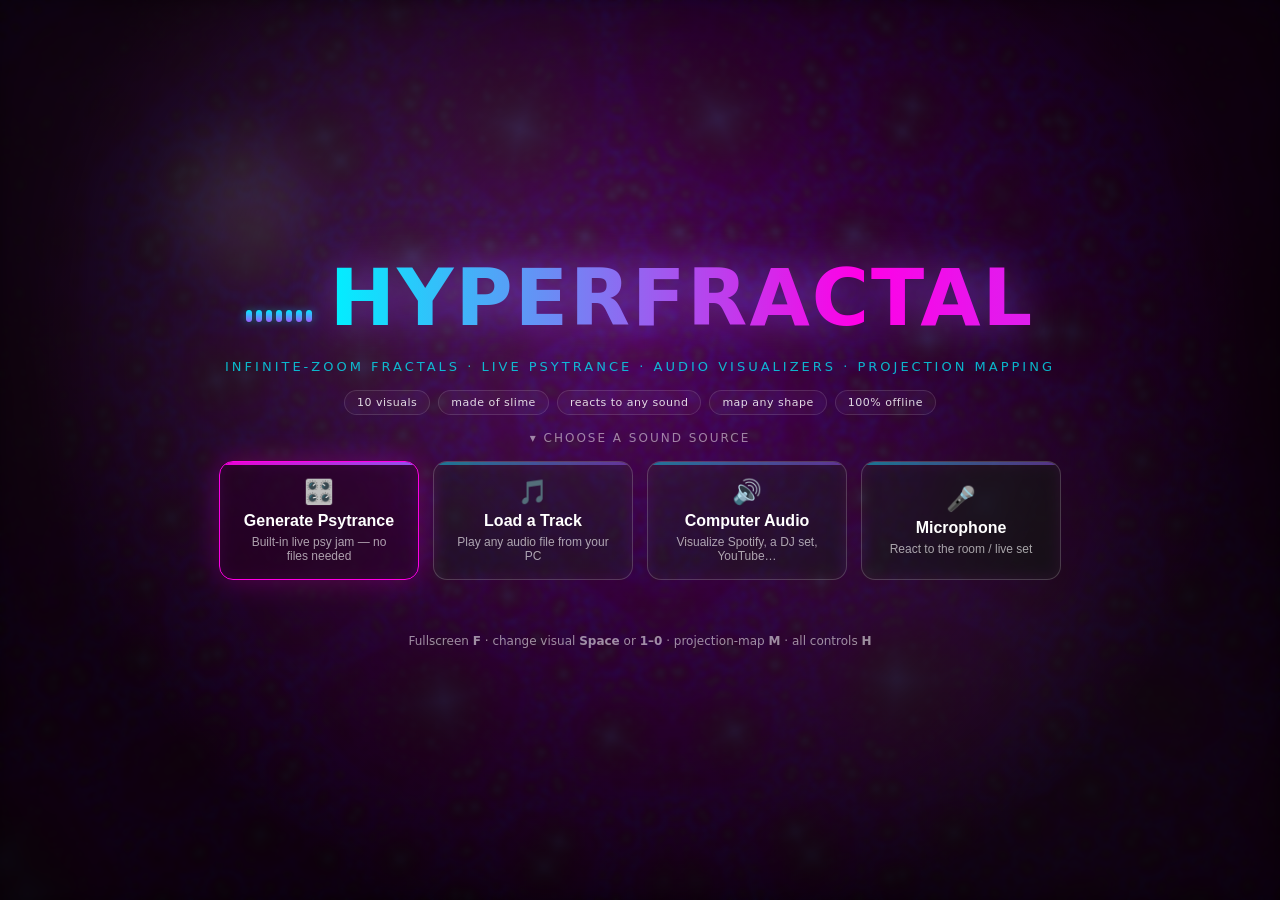
==== commit b4d0fe8c: "Update live app: 5 audio visualizers, reworked psytrance engine, multi-shape mapping, new opening sc" ====
--- a/app.html
+++ b/app.html
@@ -14,8 +14,8 @@
   /* ---------- Start overlay ---------- */
   #overlay{
     position:fixed; inset:0; display:flex; flex-direction:column;
-    align-items:center; justify-content:center; gap:24px;
-    background:radial-gradient(circle at 50% 40%, rgba(10,0,30,.35), rgba(0,0,0,.80) 70%);
+    align-items:center; justify-content:center; gap:16px;
+    background:radial-gradient(circle at 50% 38%, rgba(10,0,30,.28), rgba(0,0,0,.82) 72%);
     backdrop-filter:blur(2px); transition:opacity .8s ease; z-index:20; text-align:center;
   }
   #overlay.hidden{ opacity:0; pointer-events:none; }
@@ -43,6 +43,25 @@
   button.src small{ display:block; opacity:.62; font-weight:400; font-size:12px; margin-top:5px; }
   .legend{ font-size:12px; opacity:.55; margin-top:4px; }
   .err{ color:#ff7b9c; font-size:13px; max-width:600px; min-height:18px; padding:0 16px; }
+  /* ---------- opening screen extras ---------- */
+  .brand{ display:flex; align-items:center; gap:18px; }
+  .eqbars{ display:flex; align-items:flex-end; gap:4px; height:48px; }
+  .eqbars i{ width:6px; height:12px; border-radius:3px; background:linear-gradient(var(--neon1),var(--neon3));
+    box-shadow:0 0 10px rgba(0,240,255,.45); animation:eq 1.0s ease-in-out infinite; }
+  .eqbars i:nth-child(2){ animation-delay:.12s } .eqbars i:nth-child(3){ animation-delay:.24s }
+  .eqbars i:nth-child(4){ animation-delay:.36s } .eqbars i:nth-child(5){ animation-delay:.48s }
+  .eqbars i:nth-child(6){ animation-delay:.30s } .eqbars i:nth-child(7){ animation-delay:.18s }
+  @keyframes eq{ 0%,100%{ height:10px; opacity:.65 } 50%{ height:44px; opacity:1 } }
+  .tag{ font-size:clamp(10px,1.4vw,13px); letter-spacing:3px; text-transform:uppercase; color:var(--neon1); opacity:.75; max-width:90vw; }
+  .chips{ display:flex; flex-wrap:wrap; gap:8px; justify-content:center; padding:0 16px; }
+  .chip{ font-size:11px; letter-spacing:.5px; padding:5px 12px; border-radius:20px; opacity:.85;
+    border:1px solid rgba(255,255,255,.15); background:rgba(255,255,255,.04); }
+  .prompt{ font-size:12px; letter-spacing:2px; text-transform:uppercase; opacity:.5; }
+  button.src{ position:relative; overflow:hidden; }
+  button.src::before{ content:""; position:absolute; top:0; left:0; right:0; height:3px;
+    background:linear-gradient(90deg,var(--neon1),var(--neon3)); opacity:.45; transition:opacity .25s; }
+  button.src:hover::before{ opacity:1; }
+  button.src.hot::before{ background:linear-gradient(90deg,var(--neon2),var(--neon3)); opacity:.9; }
 
   /* ---------- HUD / help ---------- */
   #hud{
@@ -96,8 +115,19 @@
 <canvas id="gl"></canvas>
 
 <div id="overlay">
-  <h1>HYPERFRACTAL</h1>
-  <div class="sub">An infinite-zoom fractal universe for raves &amp; projection. Pick how to drive it — or let it generate its own psytrance:</div>
+  <div class="brand">
+    <div class="eqbars"><i></i><i></i><i></i><i></i><i></i><i></i><i></i></div>
+    <h1>HYPERFRACTAL</h1>
+  </div>
+  <div class="tag">infinite-zoom fractals · live psytrance · audio visualizers · projection mapping</div>
+  <div class="chips">
+    <span class="chip">10 visuals</span>
+    <span class="chip">made of slime</span>
+    <span class="chip">reacts to any sound</span>
+    <span class="chip">map any shape</span>
+    <span class="chip">100% offline</span>
+  </div>
+  <div class="prompt">▾ choose a sound source</div>
   <div class="btns">
     <button class="src hot" data-src="synth"><span class="ico">🎛️</span>Generate Psytrance<small>Built-in live psy jam — no files needed</small></button>
     <button class="src" data-src="file"><span class="ico">🎵</span>Load a Track<small>Play any audio file from your PC</small></button>
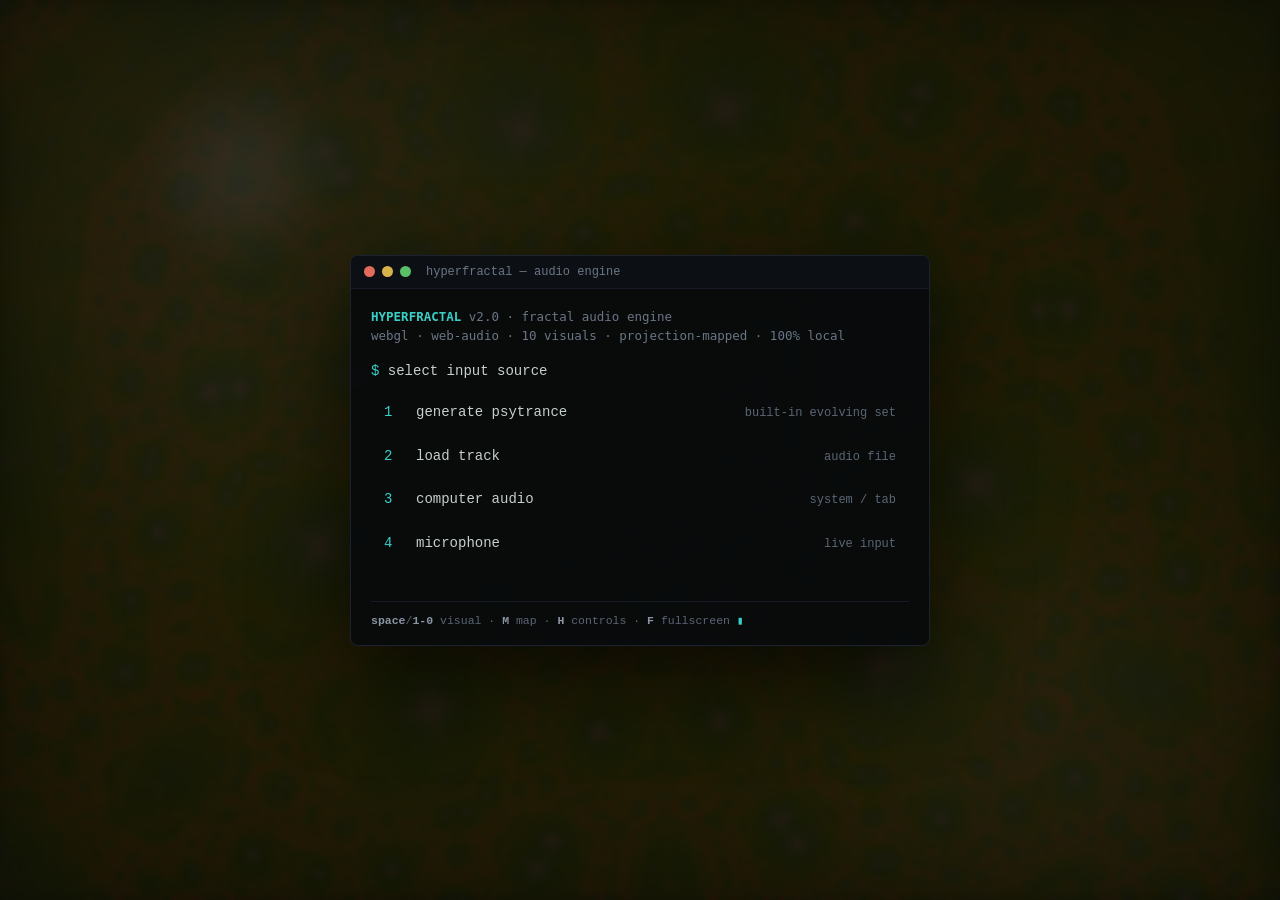
==== commit e6f80167: "Redesign HyperFractal opening screen + controls (terminal/engineer look) - start screen rebuilt as a" ====
--- a/app.html
+++ b/app.html
@@ -5,86 +5,67 @@
 <meta name="viewport" content="width=device-width, initial-scale=1, viewport-fit=cover" />
 <title>HyperFractal — Psychedelic Rave Visualizer</title>
 <style>
-  :root{ --neon1:#00f0ff; --neon2:#ff00e6; --neon3:#9b5cff; --neon4:#3bff8f; }
+  :root{ --neon1:#00f0ff; --neon2:#ff00e6; --neon3:#9b5cff; --neon4:#3bff8f;
+    --mono:"JetBrains Mono","Cascadia Code","SF Mono",Consolas,"Liberation Mono",monospace;
+    --fg:#c7d0cc; --acc:#39d0c8; }
   *{ box-sizing:border-box; margin:0; padding:0; }
   html,body{ width:100%; height:100%; overflow:hidden; background:#000; }
-  body{ font-family:"Segoe UI",system-ui,Arial,sans-serif; color:#fff; cursor:default; }
+  body{ font-family:var(--mono); color:var(--fg); cursor:default; }
   #gl{ position:fixed; inset:0; width:100%; height:100%; display:block; }
 
-  /* ---------- Start overlay ---------- */
-  #overlay{
-    position:fixed; inset:0; display:flex; flex-direction:column;
-    align-items:center; justify-content:center; gap:16px;
-    background:radial-gradient(circle at 50% 38%, rgba(10,0,30,.28), rgba(0,0,0,.82) 72%);
-    backdrop-filter:blur(2px); transition:opacity .8s ease; z-index:20; text-align:center;
-  }
+  /* ---------- terminal start screen ---------- */
+  #overlay{ position:fixed; inset:0; display:flex; align-items:center; justify-content:center;
+    background:rgba(4,5,7,.70); backdrop-filter:blur(3px); transition:opacity .5s ease; z-index:20; padding:20px; }
   #overlay.hidden{ opacity:0; pointer-events:none; }
-  h1{
-    font-size:clamp(34px,7vw,78px); font-weight:800; letter-spacing:2px;
-    background:linear-gradient(90deg,var(--neon1),var(--neon2),var(--neon3),var(--neon4),var(--neon1));
-    background-size:300% 100%; -webkit-background-clip:text; background-clip:text; color:transparent;
-    animation:flow 6s linear infinite; filter:drop-shadow(0 0 22px rgba(155,92,255,.55));
-  }
-  @keyframes flow{ to{ background-position:300% 0; } }
-  .sub{ font-size:clamp(13px,1.8vw,17px); opacity:.82; max-width:680px; line-height:1.5; padding:0 18px; }
-  .btns{ display:flex; flex-wrap:wrap; gap:14px; justify-content:center; padding:0 16px; max-width:880px; }
-  button.src{
-    appearance:none; border:1px solid rgba(255,255,255,.18); color:#fff; cursor:pointer;
-    font-size:16px; font-weight:600; padding:16px 20px; border-radius:14px; width:200px;
-    background:rgba(255,255,255,.05); backdrop-filter:blur(8px);
-    transition:transform .15s ease, box-shadow .25s ease, border-color .25s ease, background .25s ease;
-  }
-  button.src:hover{ transform:translateY(-3px) scale(1.02); border-color:var(--neon1);
-    background:rgba(0,240,255,.10); box-shadow:0 10px 40px rgba(0,240,255,.25); }
-  button.src.hot{ border-color:var(--neon2); background:rgba(255,0,230,.10);
-    box-shadow:0 0 30px rgba(255,0,230,.25); }
-  button.src.hot:hover{ box-shadow:0 10px 44px rgba(255,0,230,.4); }
-  button.src .ico{ font-size:24px; display:block; margin-bottom:6px; }
-  button.src small{ display:block; opacity:.62; font-weight:400; font-size:12px; margin-top:5px; }
-  .legend{ font-size:12px; opacity:.55; margin-top:4px; }
-  .err{ color:#ff7b9c; font-size:13px; max-width:600px; min-height:18px; padding:0 16px; }
-  /* ---------- opening screen extras ---------- */
-  .brand{ display:flex; align-items:center; gap:18px; }
-  .eqbars{ display:flex; align-items:flex-end; gap:4px; height:48px; }
-  .eqbars i{ width:6px; height:12px; border-radius:3px; background:linear-gradient(var(--neon1),var(--neon3));
-    box-shadow:0 0 10px rgba(0,240,255,.45); animation:eq 1.0s ease-in-out infinite; }
-  .eqbars i:nth-child(2){ animation-delay:.12s } .eqbars i:nth-child(3){ animation-delay:.24s }
-  .eqbars i:nth-child(4){ animation-delay:.36s } .eqbars i:nth-child(5){ animation-delay:.48s }
-  .eqbars i:nth-child(6){ animation-delay:.30s } .eqbars i:nth-child(7){ animation-delay:.18s }
-  @keyframes eq{ 0%,100%{ height:10px; opacity:.65 } 50%{ height:44px; opacity:1 } }
-  .tag{ font-size:clamp(10px,1.4vw,13px); letter-spacing:3px; text-transform:uppercase; color:var(--neon1); opacity:.75; max-width:90vw; }
-  .chips{ display:flex; flex-wrap:wrap; gap:8px; justify-content:center; padding:0 16px; }
-  .chip{ font-size:11px; letter-spacing:.5px; padding:5px 12px; border-radius:20px; opacity:.85;
-    border:1px solid rgba(255,255,255,.15); background:rgba(255,255,255,.04); }
-  .prompt{ font-size:12px; letter-spacing:2px; text-transform:uppercase; opacity:.5; }
-  button.src{ position:relative; overflow:hidden; }
-  button.src::before{ content:""; position:absolute; top:0; left:0; right:0; height:3px;
-    background:linear-gradient(90deg,var(--neon1),var(--neon3)); opacity:.45; transition:opacity .25s; }
-  button.src:hover::before{ opacity:1; }
-  button.src.hot::before{ background:linear-gradient(90deg,var(--neon2),var(--neon3)); opacity:.9; }
-
-  /* ---------- HUD / help ---------- */
-  #hud{
-    position:fixed; top:16px; left:16px; z-index:10; font-size:12.5px; line-height:1.65;
-    background:rgba(0,0,0,.38); border:1px solid rgba(255,255,255,.10); border-radius:12px;
-    padding:12px 14px; backdrop-filter:blur(6px); transition:opacity .4s ease; max-width:300px;
-  }
-  #hud.dim{ opacity:0; pointer-events:none; }
-  #hud b{ color:var(--neon1); }
-  #hud kbd{ display:inline-block; min-width:16px; text-align:center; padding:1px 5px; margin:0 1px;
-    border:1px solid rgba(255,255,255,.25); border-bottom-width:2px; border-radius:5px;
-    font-family:inherit; font-size:11px; background:rgba(255,255,255,.06); }
-  #hud .row{ opacity:.85; }
-  #hud .sec{ opacity:.5; margin-top:6px; font-size:10px; letter-spacing:1px; text-transform:uppercase; }
-  #meter{ display:flex; gap:6px; align-items:flex-end; height:30px; margin-top:8px; }
-  #meter .bar{ width:20px; background:linear-gradient(#fff,var(--neon2)); border-radius:3px 3px 0 0; height:2px; }
-  #meter .lbl{ font-size:9px; opacity:.6; text-align:center; }
-  #toast{
-    position:fixed; bottom:26px; left:50%; transform:translateX(-50%); z-index:11;
-    background:rgba(0,0,0,.55); border:1px solid rgba(255,255,255,.14); border-radius:30px;
-    padding:9px 20px; font-size:14px; opacity:0; transition:opacity .3s ease; backdrop-filter:blur(6px);
-    pointer-events:none; white-space:nowrap;
-  }
+  .term{ width:min(580px,94vw); background:rgba(8,10,12,.94); border:1px solid #1c2230; border-radius:8px;
+    box-shadow:0 30px 90px rgba(0,0,0,.65); overflow:hidden; }
+  .term-bar{ display:flex; align-items:center; gap:7px; padding:9px 13px; background:#0c0f13; border-bottom:1px solid #161b24; }
+  .dot{ width:11px; height:11px; border-radius:50%; }
+  .dot:nth-child(1){ background:#e06c5b } .dot:nth-child(2){ background:#d8b34a } .dot:nth-child(3){ background:#5bbf6a }
+  .term-title{ margin-left:8px; font-size:12px; color:#6b7686; }
+  .term-body{ padding:18px 20px 15px; font-size:14px; line-height:1.55; }
+  .boot{ color:#6b7686; font-size:12.5px; white-space:pre-wrap; margin:0 0 16px; }
+  .boot b{ color:var(--acc); font-weight:600; }
+  .cmd{ margin-bottom:9px; color:var(--fg); }
+  .cmd::before{ content:"$ "; color:var(--acc); }
+  .srcs{ display:flex; flex-direction:column; gap:2px; margin-bottom:14px; }
+  button.src{ appearance:none; cursor:pointer; text-align:left; width:100%; font:inherit; font-size:14px; color:var(--fg);
+    background:transparent; border:1px solid transparent; border-radius:5px; padding:9px 12px;
+    display:grid; grid-template-columns:22px 1fr auto; align-items:baseline; gap:10px; transition:background .12s,border-color .12s; }
+  button.src .n{ color:var(--acc); }
+  button.src .hint{ color:#5b6675; font-size:12px; }
+  button.src:hover,button.src:focus-visible{ outline:none; background:rgba(57,208,200,.09); border-color:rgba(57,208,200,.45); }
+  button.src:hover .lbl{ color:#fff; }
+  .err{ color:#e06c5b; font-size:12.5px; min-height:16px; margin-bottom:6px; }
+  .term-foot{ color:#5b6675; font-size:11.5px; border-top:1px solid #161b24; padding-top:10px; }
+  .term-foot b{ color:#8b95a3; font-weight:600; }
+  .cursor{ display:inline-block; color:var(--acc); animation:blink 1.1s steps(1) infinite; }
+  @keyframes blink{ 50%{ opacity:0 } }
+
+  /* ---------- controls panel (toggleable) ---------- */
+  #ctrlBtn{ position:fixed; left:0; bottom:0; z-index:11; display:none; cursor:pointer; font:inherit; font-size:11px;
+    letter-spacing:1px; color:var(--acc); background:rgba(8,10,12,.92); border:1px solid #1c2230;
+    border-left:0; border-bottom:0; border-top-right-radius:8px; padding:7px 13px; }
+  #ctrlBtn:hover{ background:#0c0f13; color:#fff; }
+  body.started #ctrlBtn{ display:block; }
+  #hud{ position:fixed; top:0; left:0; z-index:12; font-size:12px; line-height:1.75; color:#8b95a3;
+    background:rgba(8,10,12,.95); border-right:1px solid #1c2230; border-bottom:1px solid #1c2230;
+    border-bottom-right-radius:8px; padding:12px 16px 12px 14px; max-width:370px;
+    transform:translateX(-105%); transition:transform .22s ease; }
+  #hud.open{ transform:translateX(0); }
+  #hud.open ~ #ctrlBtn{ display:none; }
+  #hud .hudhead{ color:var(--acc); font-size:11px; letter-spacing:1px; margin-bottom:7px; }
+  #hud .row{ white-space:nowrap; }
+  #hud b{ color:var(--fg); }
+  #hud kbd{ display:inline-block; min-width:15px; text-align:center; padding:0 5px; margin:0 1px;
+    border:1px solid #2a3340; border-radius:4px; font:inherit; font-size:11px; color:var(--acc); background:#0c0f13; }
+  #hud .sec{ color:#5b6675; margin-top:6px; font-size:11px; }
+  #meter{ display:flex; gap:5px; align-items:flex-end; height:26px; margin-top:10px; }
+  #meter .bar{ width:16px; background:var(--acc); opacity:.85; border-radius:1px; height:2px; }
+  #meter .lbl{ font-size:9px; color:#5b6675; text-align:center; margin-top:3px; }
+  #toast{ position:fixed; bottom:24px; left:50%; transform:translateX(-50%); z-index:13;
+    background:rgba(8,10,12,.94); border:1px solid #1c2230; border-radius:6px; padding:8px 16px; font-size:13px;
+    color:var(--fg); opacity:0; transition:opacity .25s ease; pointer-events:none; white-space:nowrap; }
   #toast.show{ opacity:1; }
   .hide-cursor{ cursor:none !important; }
 
@@ -115,43 +96,39 @@
 <canvas id="gl"></canvas>
 
 <div id="overlay">
-  <div class="brand">
-    <div class="eqbars"><i></i><i></i><i></i><i></i><i></i><i></i><i></i></div>
-    <h1>HYPERFRACTAL</h1>
-  </div>
-  <div class="tag">infinite-zoom fractals · live psytrance · audio visualizers · projection mapping</div>
-  <div class="chips">
-    <span class="chip">10 visuals</span>
-    <span class="chip">made of slime</span>
-    <span class="chip">reacts to any sound</span>
-    <span class="chip">map any shape</span>
-    <span class="chip">100% offline</span>
-  </div>
-  <div class="prompt">▾ choose a sound source</div>
-  <div class="btns">
-    <button class="src hot" data-src="synth"><span class="ico">🎛️</span>Generate Psytrance<small>Built-in live psy jam — no files needed</small></button>
-    <button class="src" data-src="file"><span class="ico">🎵</span>Load a Track<small>Play any audio file from your PC</small></button>
-    <button class="src" data-src="system"><span class="ico">🔊</span>Computer Audio<small>Visualize Spotify, a DJ set, YouTube…</small></button>
-    <button class="src" data-src="mic"><span class="ico">🎤</span>Microphone<small>React to the room / live set</small></button>
-  </div>
-  <div class="err" id="err"></div>
-  <div class="legend">Fullscreen <b>F</b> · change visual <b>Space</b> or <b>1–0</b> · projection-map <b>M</b> · all controls <b>H</b></div>
-</div>
-
-<div id="hud" class="dim">
-  <div><b>HYPERFRACTAL</b> &nbsp;<span id="fps">–</span> fps&nbsp; <span id="modeName"></span></div>
-  <div class="row"><kbd>Space</kbd> next &nbsp; <kbd>1</kbd>–<kbd>5</kbd> fractals &nbsp; <kbd>6</kbd>–<kbd>0</kbd> visualizers</div>
-  <div class="row"><kbd>A</kbd> auto-cycle &nbsp; <kbd>P</kbd> skin &nbsp; <kbd>G</kbd> slime &nbsp; <kbd>V</kbd> vortex</div>
-  <div class="row"><kbd>-</kbd><kbd>=</kbd> zoom &nbsp; <kbd>↑</kbd><kbd>↓</kbd> reactivity &nbsp; <kbd>[</kbd><kbd>]</kbd> quality</div>
-  <div class="row"><kbd>M</kbd> map shapes &nbsp; <kbd>R</kbd> reset map &nbsp; <kbd>F</kbd> full &nbsp; <kbd>S</kbd> shot</div>
-  <div class="sec" id="synthRow" style="display:none">Psytrance: <kbd>,</kbd><kbd>.</kbd> tempo &nbsp; <kbd>N</kbd> new pattern</div>
-  <div class="row"><kbd>O</kbd> open track &nbsp; <kbd>H</kbd> hide &nbsp; <kbd>Esc</kbd> menu</div>
-  <div id="meter">
-    <div><div class="bar" id="bBass"></div><div class="lbl">BASS</div></div>
-    <div><div class="bar" id="bMid"></div><div class="lbl">MID</div></div>
-    <div><div class="bar" id="bTreb"></div><div class="lbl">HIGH</div></div>
+  <div class="term">
+    <div class="term-bar"><span class="dot"></span><span class="dot"></span><span class="dot"></span><span class="term-title">hyperfractal — audio engine</span></div>
+    <div class="term-body">
+<pre class="boot"><b>HYPERFRACTAL</b> v2.0 · fractal audio engine
+webgl · web-audio · 10 visuals · projection-mapped · 100% local</pre>
+      <div class="cmd">select input source</div>
+      <div class="srcs">
+        <button class="src" data-src="synth"><span class="n">1</span><span class="lbl">generate psytrance</span><span class="hint">built-in evolving set</span></button>
+        <button class="src" data-src="file"><span class="n">2</span><span class="lbl">load track</span><span class="hint">audio file</span></button>
+        <button class="src" data-src="system"><span class="n">3</span><span class="lbl">computer audio</span><span class="hint">system / tab</span></button>
+        <button class="src" data-src="mic"><span class="n">4</span><span class="lbl">microphone</span><span class="hint">live input</span></button>
+      </div>
+      <div class="err" id="err"></div>
+      <div class="term-foot"><b>space</b>/<b>1-0</b> visual · <b>M</b> map · <b>H</b> controls · <b>F</b> fullscreen <span class="cursor">▮</span></div>
+    </div>
   </div>
 </div>
+
+<div id="hud">
+  <div class="hudhead">// hyperfractal · <span id="fps">–</span> fps · <span id="modeName"></span></div>
+  <div class="row"><kbd>space</kbd> next · <kbd>1</kbd>-<kbd>5</kbd> fractals · <kbd>6</kbd>-<kbd>0</kbd> visualizers</div>
+  <div class="row"><kbd>A</kbd> auto · <kbd>P</kbd> skin · <kbd>G</kbd> slime · <kbd>V</kbd> vortex</div>
+  <div class="row"><kbd>-</kbd><kbd>=</kbd> zoom · <kbd>↑</kbd><kbd>↓</kbd> react · <kbd>[</kbd><kbd>]</kbd> quality</div>
+  <div class="row"><kbd>M</kbd> map · <kbd>R</kbd> reset map · <kbd>F</kbd> full · <kbd>S</kbd> shot</div>
+  <div class="sec" id="synthRow" style="display:none"><kbd>,</kbd><kbd>.</kbd> tempo · <kbd>N</kbd> new pattern</div>
+  <div class="row"><kbd>O</kbd> open track · <kbd>H</kbd> hide · <kbd>esc</kbd> menu</div>
+  <div id="meter">
+    <div><div class="bar" id="bBass"></div><div class="lbl">bass</div></div>
+    <div><div class="bar" id="bMid"></div><div class="lbl">mid</div></div>
+    <div><div class="bar" id="bTreb"></div><div class="lbl">high</div></div>
+  </div>
+</div>
+<button id="ctrlBtn">[ controls ]</button>
 
 <div id="toast"></div>
 <div id="mapHint">PROJECTION MAPPING — <b>drag</b> dots to fit your surface · <b>click empty space</b> to add a point · <b>double-click</b> a dot to remove · use the <b>toolbar</b> below for shapes &amp; rounding · <b>M</b> when done</div>
@@ -973,7 +950,7 @@
 
   if(pendingShot){ saveShot(); pendingShot=false; }
 
-  if(!hud.classList.contains("dim")){
+  if(hud.classList.contains("open")){
     bBass.style.height=(2+28*A.bass)+"px"; bMid.style.height=(2+28*A.mid)+"px"; bTreb.style.height=(2+28*A.treb)+"px";
   }
   frames++;
@@ -995,9 +972,8 @@
 document.addEventListener("visibilitychange",()=>{ if(document.visibilityState==="visible"&&started) keepAwake(); });
 
 function begin(label){
-  started=true; overlay.classList.add("hidden"); hud.classList.remove("dim"); errEl.textContent="";
-  toast("Source: "+label); keepAwake();
-  setTimeout(()=>{ if(started&&!mappingMode) hud.classList.add("dim"); },6500);
+  started=true; overlay.classList.add("hidden"); document.body.classList.add("started"); errEl.textContent="";
+  toast("source: "+label); keepAwake();
 }
 async function pick(src){
   errEl.textContent="Starting…";
@@ -1017,6 +993,7 @@
   return m;
 }
 document.querySelectorAll("button.src").forEach(b=>b.addEventListener("click",()=>pick(b.dataset.src)));
+document.getElementById("ctrlBtn").addEventListener("click",()=>hud.classList.toggle("open"));
 
 window.addEventListener("keydown",e=>{
   const k=e.key.toLowerCase();
@@ -1027,10 +1004,10 @@
   else if(k==="f"){ toggleFull(); }
   else if(k==="v"){ spin = spin>0.05?0.0:0.28; toast("Vortex "+(spin>0?"ON":"OFF")); }
   else if(k==="g"){ slimeLevel=(slimeLevel+1)%3; toast("Slime "+["OFF","SOFT","FULL"][slimeLevel]); }
-  else if(k==="h"){ hud.classList.toggle("dim"); }
+  else if(k==="h"){ hud.classList.toggle("open"); }
   else if(k==="o"){ startFile(); }
   else if(k==="s"){ pendingShot=true; toast("Saving screenshot…"); }
-  else if(k==="m"){ setMapping(!mappingMode); if(mappingMode) hud.classList.remove("dim"); toast(mappingMode?"Projection mapping — drag dots, use toolbar":"Mapping done"); }
+  else if(k==="m"){ setMapping(!mappingMode); toast(mappingMode?"mapping — drag dots, use toolbar":"mapping done"); }
   else if(k==="r"){ if(mappingMode) resetMapping(); }
   else if(k==="n"){ Synth.regen(); toast("New psy pattern"); }
   else if(k===","){ if(Synth.output){ toast(Synth.setBPM(Synth.bpm()-1)+" BPM"); } }
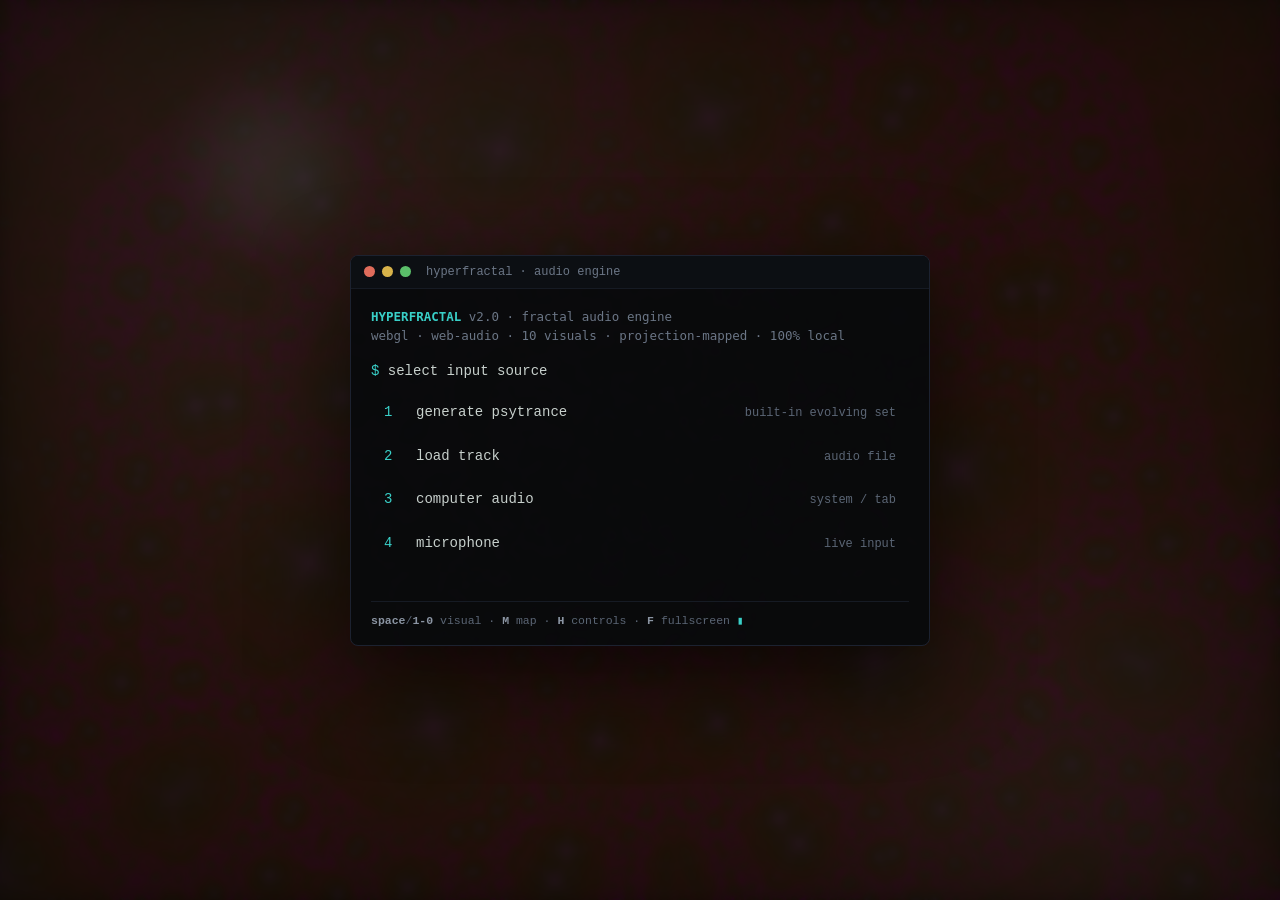
==== commit be93ed9a: "De-AI display copy: remove em-dashes and filler words" ====
--- a/app.html
+++ b/app.html
@@ -3,7 +3,7 @@
 <head>
 <meta charset="utf-8" />
 <meta name="viewport" content="width=device-width, initial-scale=1, viewport-fit=cover" />
-<title>HyperFractal — Psychedelic Rave Visualizer</title>
+<title>HyperFractal: Psychedelic Rave Visualizer</title>
 <style>
   :root{ --neon1:#00f0ff; --neon2:#ff00e6; --neon3:#9b5cff; --neon4:#3bff8f;
     --mono:"JetBrains Mono","Cascadia Code","SF Mono",Consolas,"Liberation Mono",monospace;
@@ -97,7 +97,7 @@
 
 <div id="overlay">
   <div class="term">
-    <div class="term-bar"><span class="dot"></span><span class="dot"></span><span class="dot"></span><span class="term-title">hyperfractal — audio engine</span></div>
+    <div class="term-bar"><span class="dot"></span><span class="dot"></span><span class="dot"></span><span class="term-title">hyperfractal · audio engine</span></div>
     <div class="term-body">
 <pre class="boot"><b>HYPERFRACTAL</b> v2.0 · fractal audio engine
 webgl · web-audio · 10 visuals · projection-mapped · 100% local</pre>
@@ -131,7 +131,7 @@
 <button id="ctrlBtn">[ controls ]</button>
 
 <div id="toast"></div>
-<div id="mapHint">PROJECTION MAPPING — <b>drag</b> dots to fit your surface · <b>click empty space</b> to add a point · <b>double-click</b> a dot to remove · use the <b>toolbar</b> below for shapes &amp; rounding · <b>M</b> when done</div>
+<div id="mapHint">PROJECTION MAPPING · <b>drag</b> dots to fit your surface · <b>click empty space</b> to add a point · <b>double-click</b> a dot to remove · use the <b>toolbar</b> below for shapes &amp; rounding · <b>M</b> when done</div>
 <div id="handles"></div>
 <div id="maptools">
   <button data-act="addshape">+ Shape</button>
